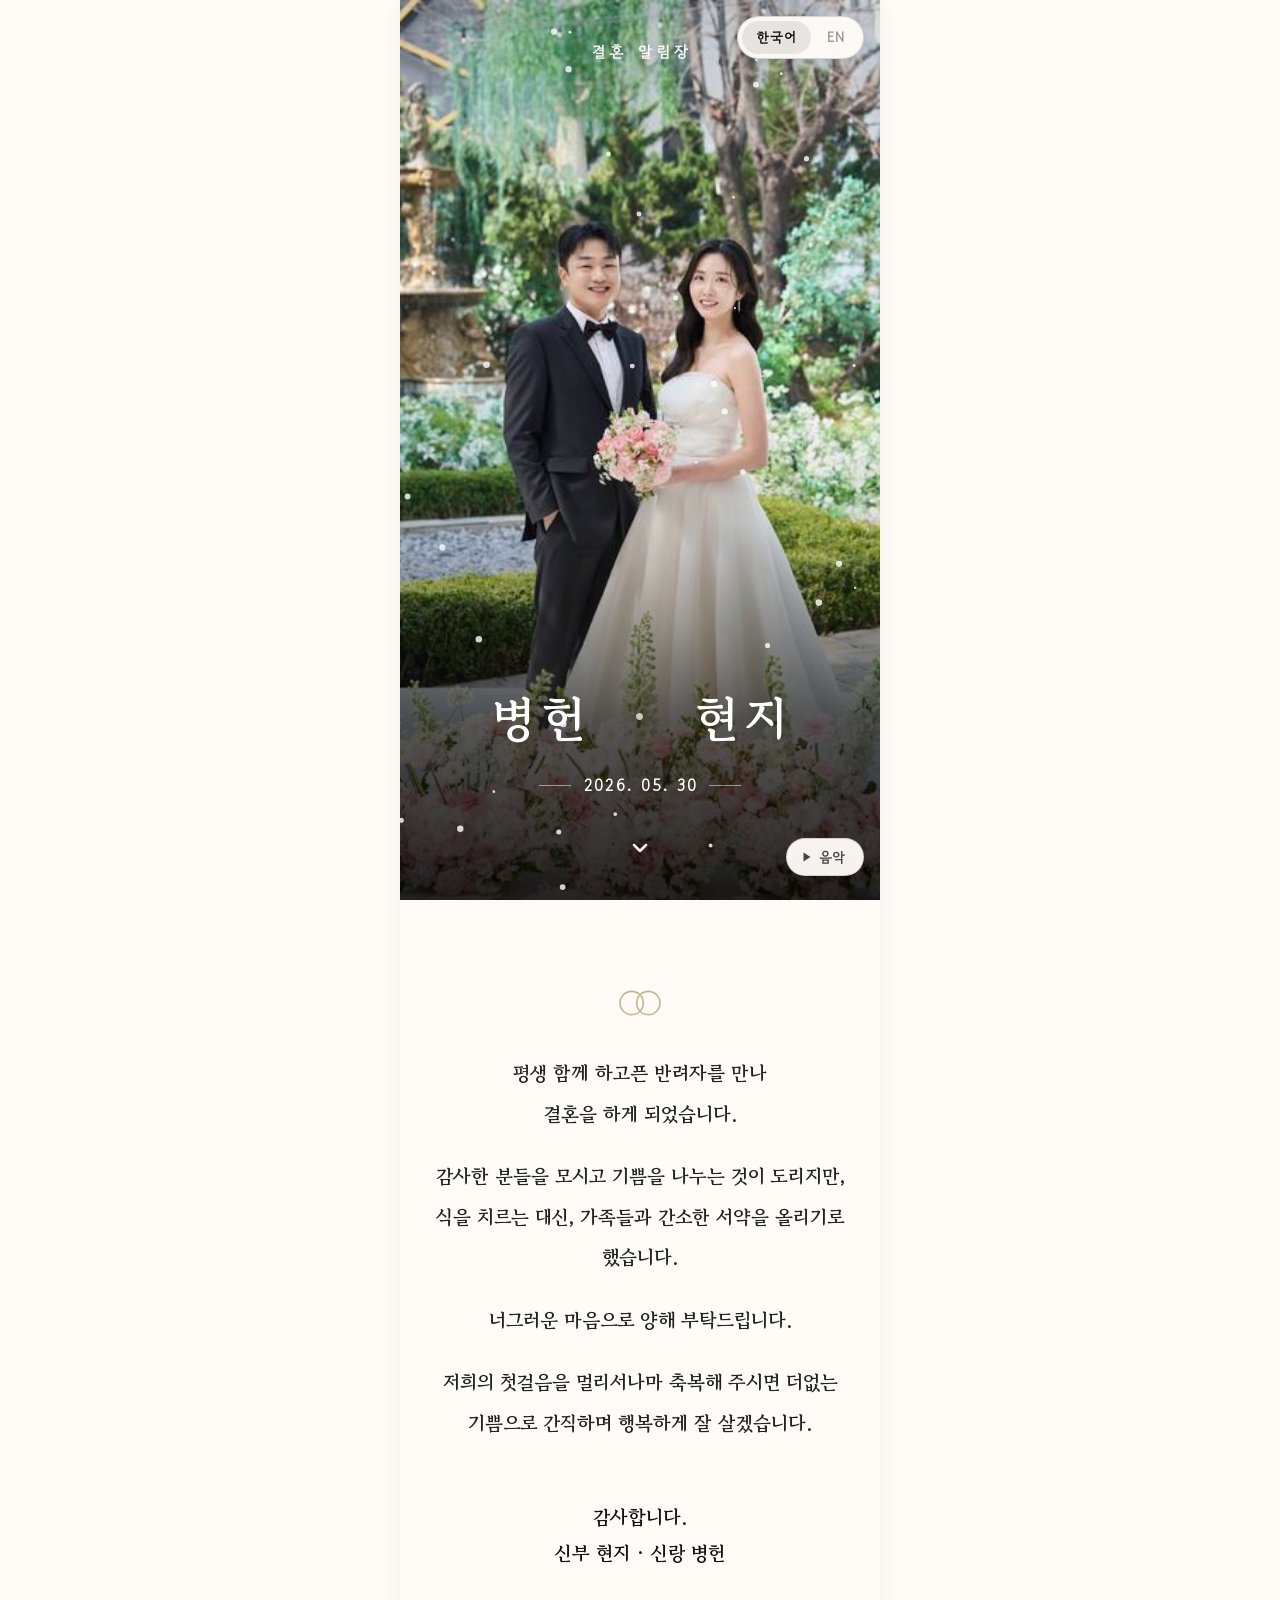
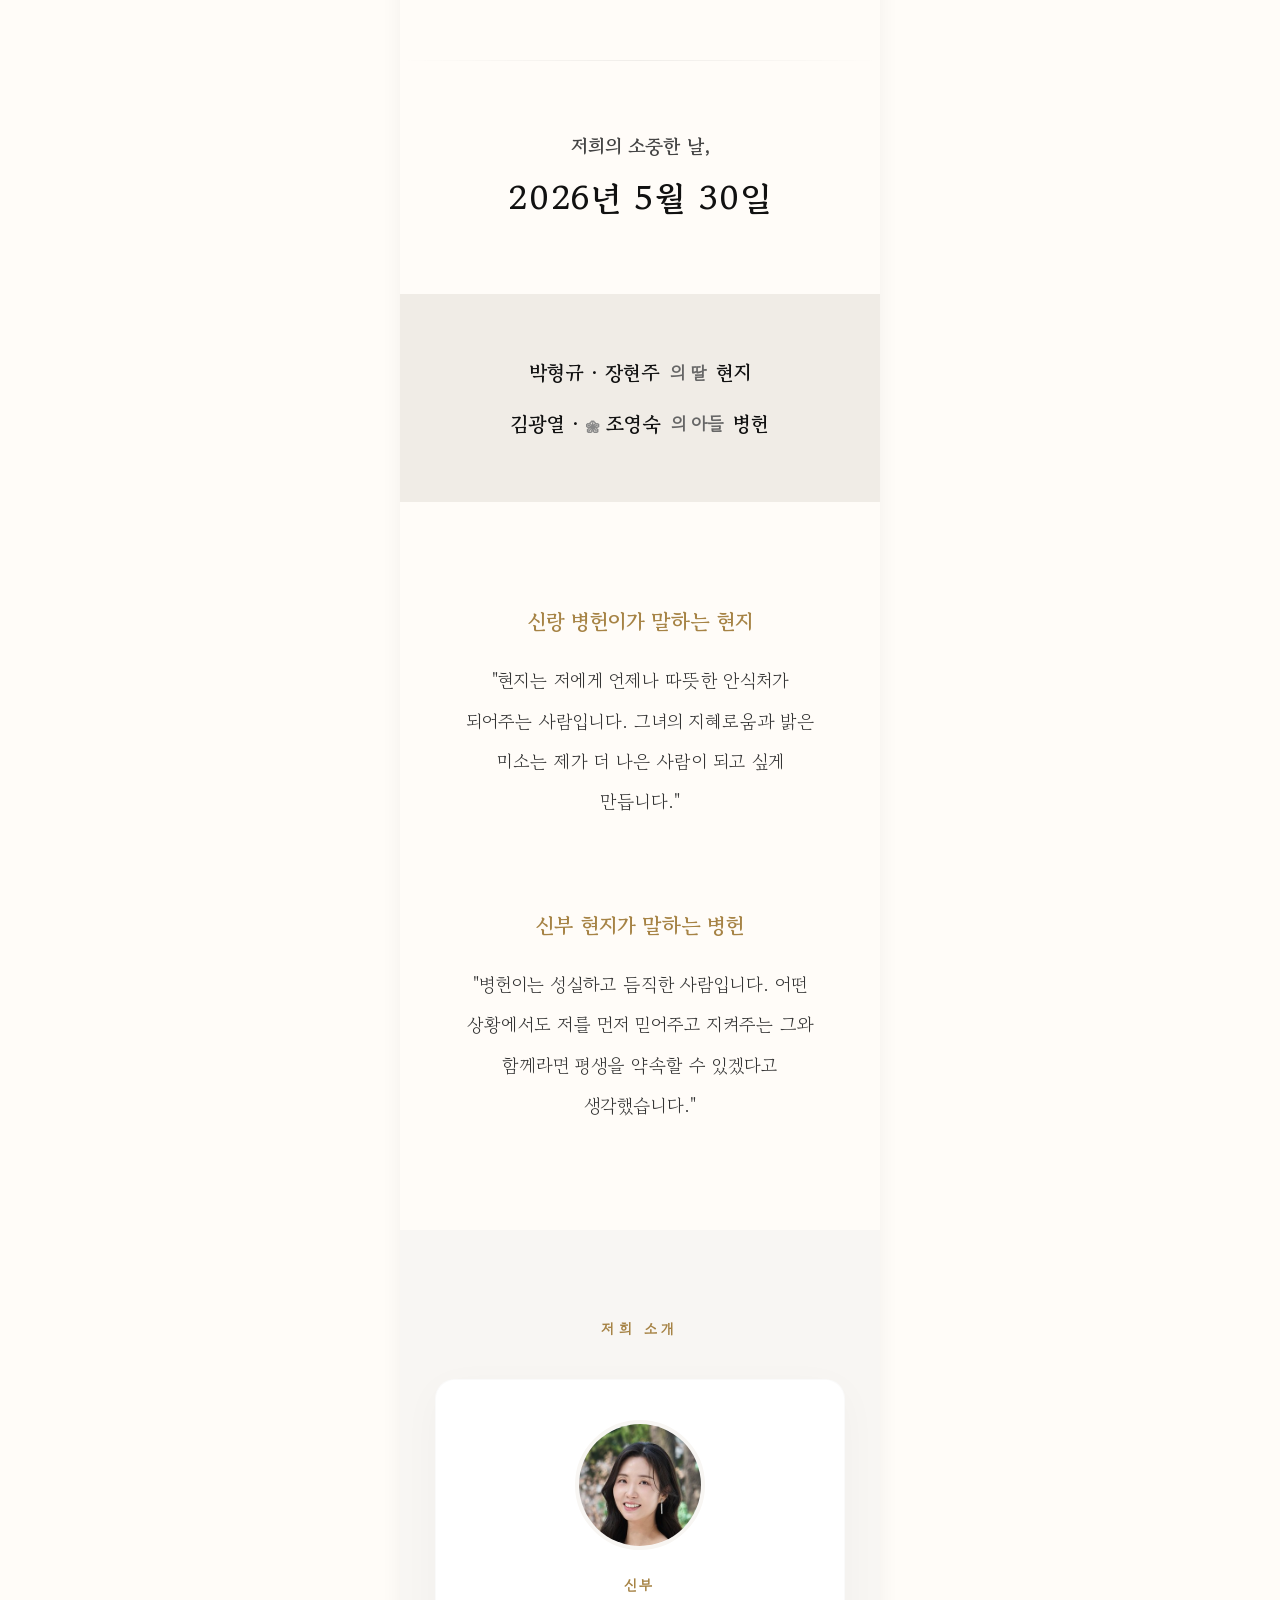
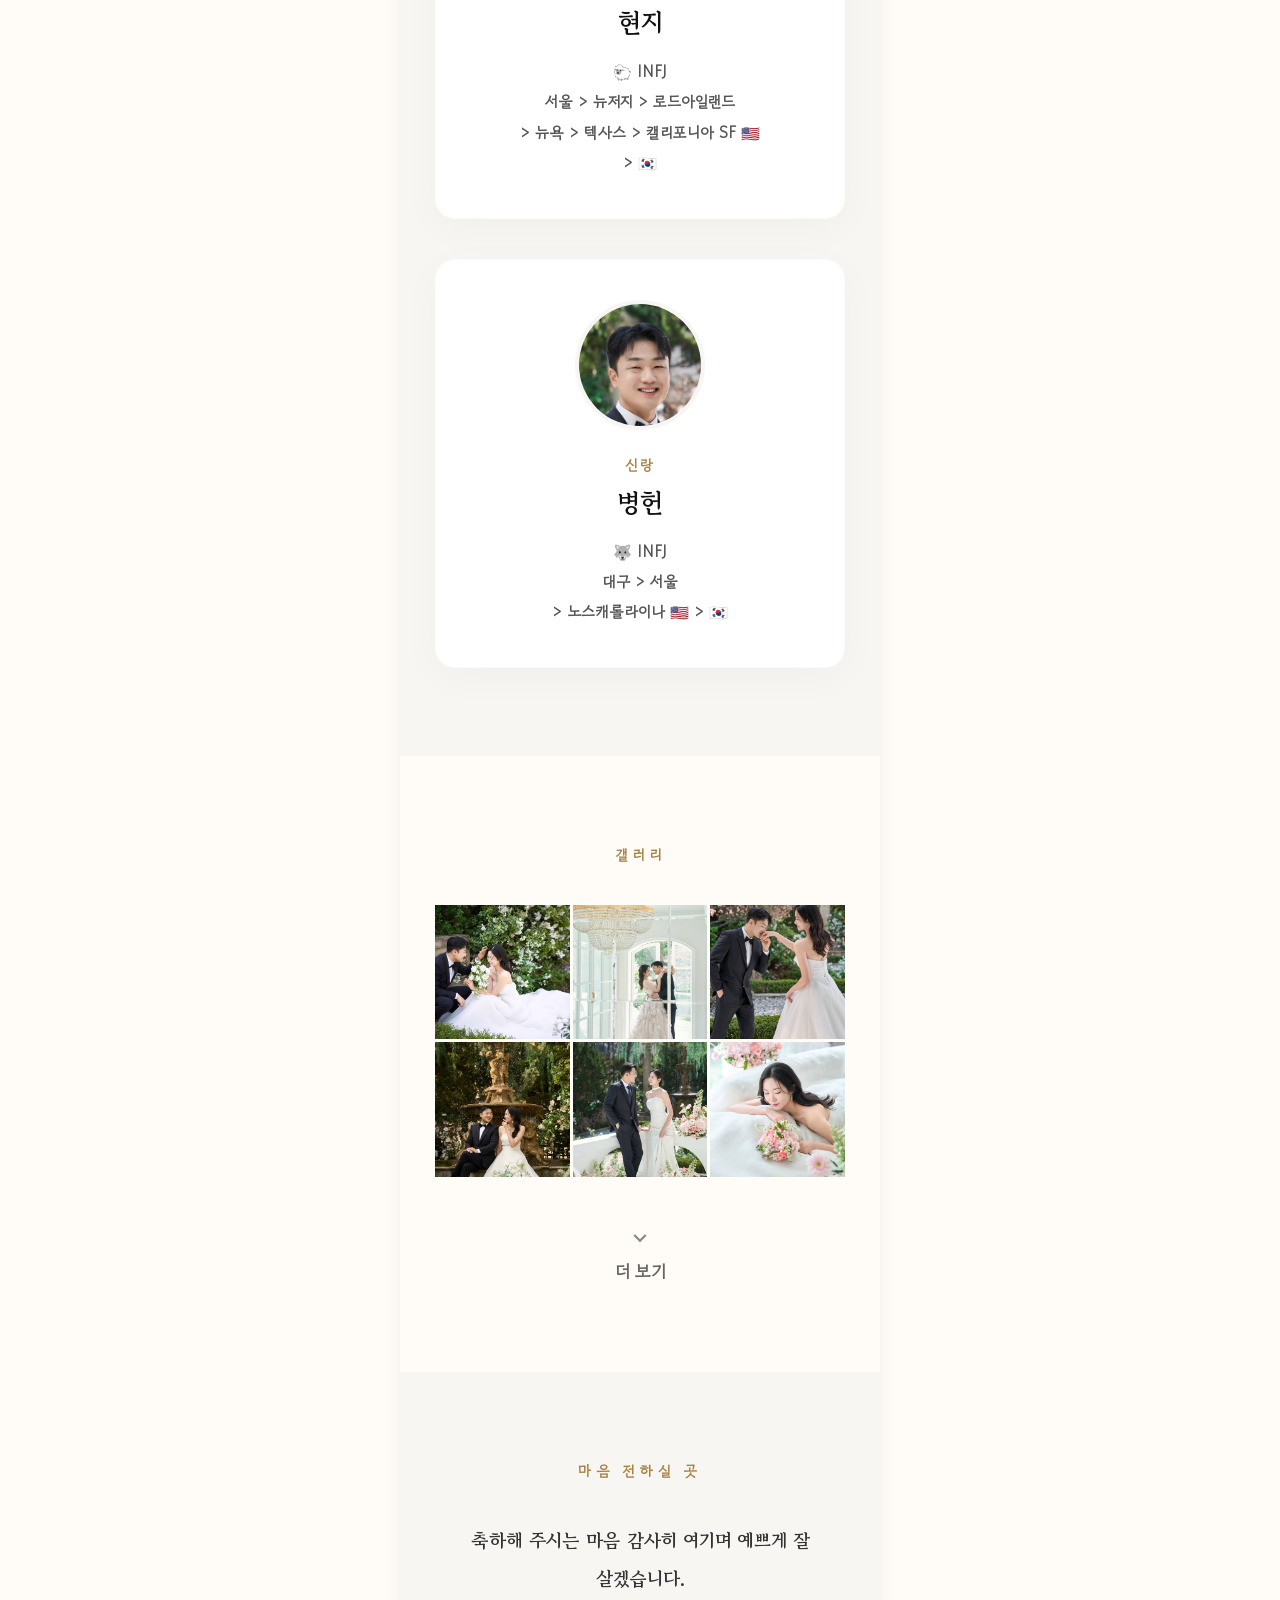
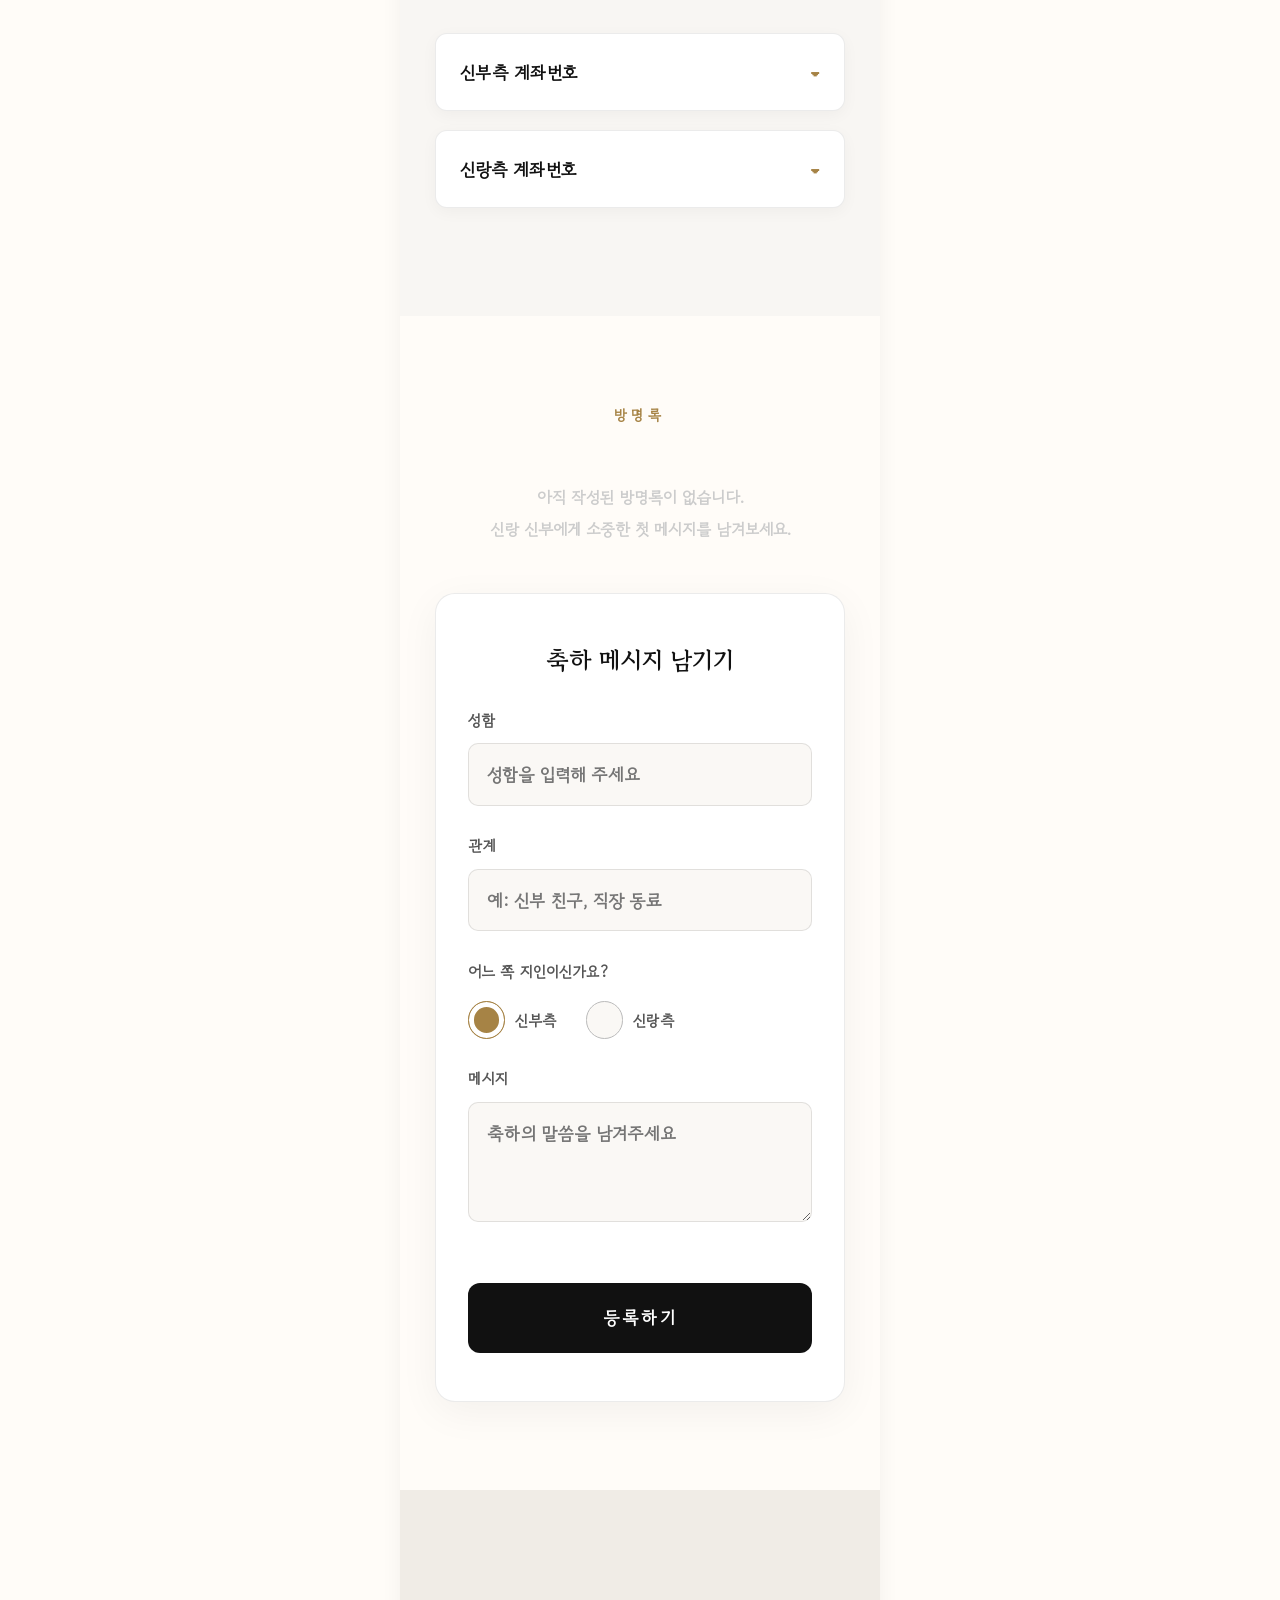
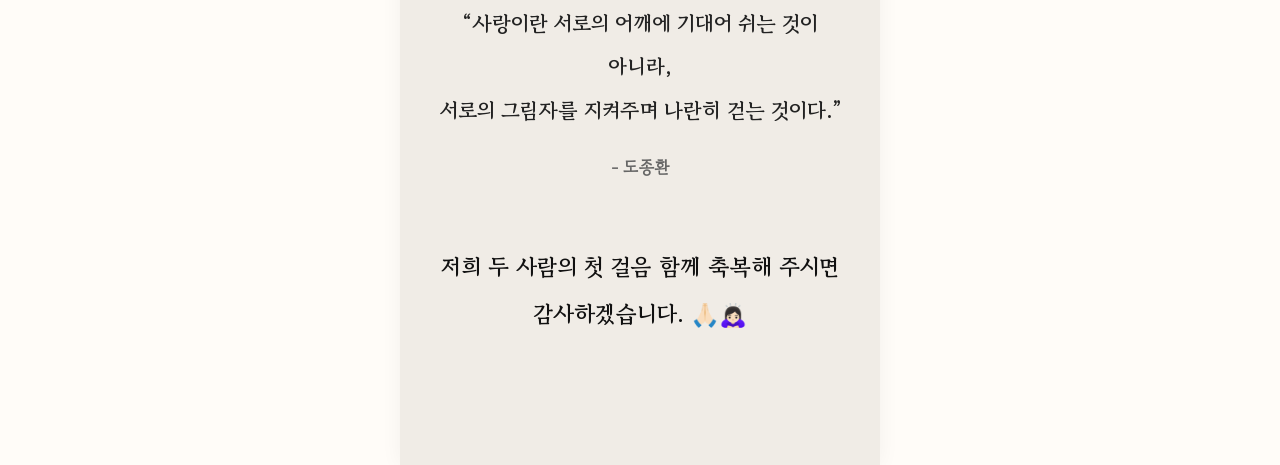
==== index.html @ 614a4966 "analize base code" ====
<!DOCTYPE html>
<html lang="ko">
<head>
<meta charset="UTF-8">
<meta name="viewport" content="width=device-width, initial-scale=1.0, maximum-scale=1.0, user-scalable=no">
<title>김병헌 · 박현지 — 결혼 알림장 💍</title>
<meta name="description" content="평생 함께 하고픈 반려자를 만나 결혼을 하게 되었습니다. 🌹">
<meta name="theme-color" content="#fffcf8">

<!-- ── Open Graph ── -->
<meta property="og:type"        content="website">
<meta property="og:title"       content="Byeongheon &amp; Hyunji — Finding Forever Together">
<meta property="og:description" content="저희 두 사람의 새로운 시작을 축복해 주세요. 화려한 예식 대신 가족들과의 작은 식사 자리로 서약을 대신합니다.">
<meta property="og:image"       content="og_image.jpg">
<meta property="og:image:width"  content="1200">
<meta property="og:image:height" content="630">
<meta property="og:locale"      content="ko_KR">
<meta property="og:locale:alternate" content="en_US">
<meta property="og:site_name"   content="병헌 &amp; 현지 결혼 알림장">

<!-- ── Twitter / X Card ── -->
<meta name="twitter:card"        content="summary_large_image">
<meta name="twitter:title"       content="Byeongheon &amp; Hyunji — Finding Forever Together">
<meta name="twitter:description" content="저희 두 사람의 새로운 시작을 축복해 주세요.">
<meta name="twitter:image"       content="og_image.jpg">

<!-- ── KakaoTalk (reads og: tags — keep title ≤45 chars, desc ≤80 chars) ── -->
<link rel="icon" href="data:image/svg+xml,<svg xmlns='http://www.w3.org/2000/svg' viewBox='0 0 100 100'><text y='.9em' font-size='90'>💍</text></svg>">
<link rel="preconnect" href="https://fonts.googleapis.com">
<link rel="preconnect" href="https://fonts.gstatic.com" crossorigin>
<link href="https://fonts.googleapis.com/css2?family=Gowun+Batang:wght@400;700&family=Gowun+Dodum&family=Lora:ital,wght@0,400;0,500;1,400;1,500&family=Playfair+Display:ital,wght@0,400;0,500;0,600;1,400;1,500&display=swap" rel="stylesheet">
<style>
*,*::before,*::after{box-sizing:border-box;margin:0;padding:0}
html{scroll-behavior:smooth}
body{font-family:'Gowun Dodum',sans-serif;background:#fffcf8;color:#222;-webkit-font-smoothing:antialiased;overflow-x:hidden;max-width:480px;margin:0 auto;position:relative;box-shadow:0 0 20px rgba(0,0,0,.05);word-break:keep-all;}

/* LANGUAGE */
body.is-en .ko{display:none!important}
body.is-ko .en{display:none!important}

/* LANG PILL */
#langPill{position:fixed;top:1rem;right:max(1rem,calc(50vw - 240px + 1rem));z-index:700;display:flex;background:rgba(255,252,248,.96);border:1px solid rgba(0,0,0,.15);backdrop-filter:blur(14px);-webkit-backdrop-filter:blur(14px);border-radius:100px;padding:4px;gap:2px;box-shadow:0 4px 14px rgba(0,0,0,.1);}
.lpBtn{font-family:'Gowun Dodum',sans-serif;font-weight:700;font-size:.85rem;letter-spacing:.05em;color:rgba(0,0,0,.4);background:transparent;border:none;padding:.4rem .9rem;border-radius:100px;cursor:pointer;transition:all .2s;}
.lpBtn.on{background:rgba(0,0,0,.08);color:#111;}

/* MUSIC PILL */
#musicPill{position:fixed;bottom:1.5rem;right:max(1rem,calc(50vw - 240px + 1rem));z-index:700;}
#musicBtn{display:inline-flex;align-items:center;gap:.4rem;background:rgba(255,252,248,.96);border:1px solid rgba(0,0,0,.15);backdrop-filter:blur(14px);-webkit-backdrop-filter:blur(14px);border-radius:100px;padding:.5rem 1.1rem .5rem .9rem;color:#444;font-family:'Gowun Dodum',sans-serif;font-weight:700;font-size:.85rem;cursor:pointer;box-shadow:0 4px 14px rgba(0,0,0,.1);}
#musicBtn.playing{color:#a68345;}
.mbars{display:none;align-items:flex-end;gap:2px;height:12px;margin-left:2px;}
.mbars span{display:block;width:2px;background:#a68345;border-radius:1px;animation:mbar 1s ease-in-out infinite;}
.mbars span:nth-child(1){height:5px}.mbars span:nth-child(2){height:12px;animation-delay:.18s}.mbars span:nth-child(3){height:5px;animation-delay:.36s}
@keyframes mbar{0%,100%{transform:scaleY(1)}50%{transform:scaleY(.3)}}
#musicBtn.playing .mbars{display:inline-flex;}

/* HERO */
#hero{position:relative;width:100%;height:100svh;min-height:600px;overflow:hidden;}
.hero-img{position:absolute;inset:0;width:100%;height:100%;object-fit:cover;object-position:center;display:block;}
.hero-grad{position:absolute;inset:0;background:linear-gradient(to bottom,rgba(0,0,0,.15) 0%,transparent 25%,transparent 40%,rgba(0,0,0,.1) 58%,rgba(0,0,0,.65) 80%,rgba(0,0,0,.85) 100%);}
.hero-top{position:absolute;top:2.5rem;left:0;right:0;text-align:center;z-index:10;animation:fu 1.4s .1s both;}
.hero-eye{font-family:'Gowun Dodum',sans-serif;font-size:.95rem;font-weight:700;letter-spacing:.3em;margin-right:-.3em;color:rgba(255,255,255,.95);}
.hero-bot{position:absolute;bottom:0;left:0;width:100%;display:flex;flex-direction:column;align-items:center;padding-bottom:2.5rem;z-index:10;animation:fu 1.4s .3s both;}
.h-name-ko{font-family:'Gowun Batang',serif;font-weight:700;font-size:clamp(2.3rem,9.5vw,3rem);color:#fff;letter-spacing:.15em;margin-right:-.15em;text-align:center;display:block;}
.h-name-en{font-family:'Playfair Display',serif;font-weight:600;font-style:italic;font-size:clamp(1.9rem,8.5vw,2.6rem);color:#fff;letter-spacing:.05em;margin-right:-.05em;text-align:center;margin-top:.2rem;display:block;}
.h-amp{color:rgba(255,255,255,.7);margin:0 .3em;}
.h-date{display:flex;align-items:center;justify-content:center;gap:.8rem;margin-top:1.4rem;margin-bottom:2.5rem;width:100%;}
.h-dl{width:32px;height:1px;background:rgba(255,255,255,.5);}
.h-dt{font-family:'Gowun Dodum',sans-serif;font-size:.95rem;font-weight:700;letter-spacing:.15em;margin-right:-.15em;color:#fff;}
.scroll-cue{display:flex;flex-direction:column;align-items:center;gap:.4rem;animation:bounce 2s infinite ease-in-out;}
.scroll-icon{width:24px;height:24px;stroke:#fff;stroke-width:2.5;fill:none;}
@keyframes bounce{0%,100%{transform:translateY(0)}50%{transform:translateY(8px)}}
@keyframes fu{from{opacity:0;transform:translateY(12px)}to{opacity:1;transform:translateY(0)}}
#blossom{position:absolute;top:0;left:0;width:100%;height:100%;pointer-events:none;z-index:2;}

/* SECTIONS */
.sec{padding:5.5rem 2.2rem;background:#fffcf8;text-align:center;}
.sec.alt{background:#f8f6f3;}
.slabel{font-family:'Gowun Dodum',sans-serif;font-size:.9rem;font-weight:700;letter-spacing:.3em;color:#a68345;margin-bottom:2.5rem;display:block;}

/* BODY TEXT */
.body-ko{font-family:'Gowun Batang',serif;font-weight:700;font-size:1.2rem;line-height:2.1;color:#222;}
.body-ko+.body-ko{margin-top:1.4rem;}
.body-en{font-family:'Lora',serif;font-weight:500;font-size:1.2rem;line-height:2.0;color:#222;}
.body-en+.body-en{margin-top:1.2rem;}
.sig{margin-top:3.5rem;font-family:'Gowun Batang',serif;font-weight:700;font-size:1.2rem;color:#111;line-height:1.9;}
.rings-orn{display:flex;justify-content:center;margin-bottom:2.2rem;}

/* DATE */
.styled-date-sec{padding:4.5rem 2.2rem;background:#fffcf8;text-align:center;position:relative;}
.styled-date-sec::before{content:'';position:absolute;top:0;left:0;width:100%;height:1px;background:linear-gradient(to right,transparent,rgba(0,0,0,.06),transparent);}
.date-ko-phrase{font-family:'Gowun Batang',serif;font-weight:700;font-size:1.2rem;color:#444;margin-bottom:.8rem;display:block;}
.date-ko-big{font-family:'Gowun Batang',serif;font-weight:700;font-size:2.1rem;color:#111;letter-spacing:.05em;display:block;}
.date-en-phrase{font-family:'Lora',serif;font-style:italic;font-weight:500;font-size:1.2rem;color:#444;margin-bottom:.8rem;display:block;}
.date-en-big{font-family:'Playfair Display',serif;font-style:italic;font-weight:600;font-size:2.2rem;color:#111;display:block;}

/* PARENTS */
.parents-sec{padding:4rem 2.2rem;background:#f0ece6;text-align:center;}
.parent-row{font-family:'Gowun Batang',serif;font-size:1.25rem;color:#111;margin-bottom:1.4rem;display:flex;align-items:center;justify-content:center;gap:.6rem;flex-wrap:wrap;}
.parent-row:last-child{margin-bottom:0;}
.parent-row span.role{color:#666;font-size:1.1rem;font-family:'Gowun Dodum',sans-serif;font-weight:700;}
.parent-row span.name{font-family:'Gowun Batang',serif;font-weight:700;}
.flower-icon{font-size:.85rem;color:#888;vertical-align:middle;}
/* EN parents */
.en-parents-sec{padding:4rem 2.2rem;background:#f0ece6;text-align:center;}
.en-parent-row{font-family:'Lora',serif;font-size:1.2rem;color:#111;margin-bottom:1.2rem;display:flex;align-items:center;justify-content:center;gap:.55rem;flex-wrap:wrap;}
.en-parent-row:last-child{margin-bottom:0;}
.en-parent-row span.role{font-family:'Lora',serif;font-style:italic;font-weight:400;color:#666;font-size:1.1rem;}
.en-parent-row span.name{font-family:'Lora',serif;font-weight:500;}

/* TO EACH OTHER */
.to-each-other-sec{padding:6.5rem 2.2rem;background:#fffcf8;}
.pair-box{margin-bottom:5.5rem;text-align:center;}
.pair-box:last-child{margin-bottom:0;}
.pair-title{font-family:'Gowun Batang',serif;font-weight:700;font-size:1.3rem;color:#a68345;margin-bottom:1.5rem;display:block;}
.is-en .pair-title{font-family:'Playfair Display',serif;font-size:1.45rem;font-style:italic;}
.pair-quote{font-family:'Gowun Batang',serif;font-size:1.15rem;line-height:2.2;color:#333;max-width:90%;margin:0 auto;}
.is-en .pair-quote{font-family:'Lora',serif;font-weight:500;font-size:1.2rem;line-height:2.0;font-style:italic;}

/* ABOUT US — vertical stack */
.about-stack{display:flex;flex-direction:column;gap:2.5rem;margin-top:1rem;}
.about-card{background:#fff;border-radius:20px;padding:2.5rem 1.5rem;text-align:center;box-shadow:0 10px 40px rgba(0,0,0,.03);border:1px solid rgba(0,0,0,.02);}
.about-photo{width:130px;height:130px;border-radius:50%;object-fit:cover;margin:0 auto 1.5rem;display:block;border:4px solid #f8f6f3;}
.about-role{font-family:'Gowun Dodum',sans-serif;font-size:.9rem;font-weight:700;color:#a68345;margin-bottom:.5rem;letter-spacing:.15em;}
.about-name{font-family:'Gowun Batang',serif;font-weight:700;font-size:1.6rem;color:#111;margin-bottom:1rem;}
.is-en .about-name{font-family:'Playfair Display',serif;font-style:italic;font-weight:600;}
.about-detail{font-family:'Gowun Dodum',sans-serif;font-weight:700;font-size:.95rem;line-height:2;color:#555;}
.is-en .about-detail{font-family:'Lora',serif;font-weight:500;font-size:1rem;line-height:1.9;}

/* GALLERY */
.gal-grid{display:grid;grid-template-columns:repeat(3,1fr);gap:3px;}
.gi{cursor:pointer;aspect-ratio:1;background:#e8e0d8;overflow:hidden;}
.gi img{width:100%;height:100%;object-fit:cover;display:block;transition:transform .4s;}
.gi:active img{transform:scale(1.05);}
.gal-more-wrap{padding:3rem 0 0;text-align:center;}
.more-btn{display:inline-flex;align-items:center;gap:.5rem;background:transparent;border:none;font-family:'Gowun Dodum',sans-serif;font-weight:700;font-size:1.1rem;color:#666;cursor:pointer;flex-direction:column;}
.more-btn svg{width:26px;height:26px;fill:#888;transition:transform .3s;}
.more-btn.expanded svg{transform:rotate(180deg);}

/* LIGHTBOX — no pinch zoom */
#lb{display:none;position:fixed;inset:0;z-index:900;background:rgba(0,0,0,.94);justify-content:center;align-items:center;touch-action:none;user-select:none;-webkit-user-select:none;}
#lb.show{display:flex;}
#lb-img{max-width:100vw;max-height:100svh;object-fit:contain;touch-action:none;pointer-events:none;-webkit-user-drag:none;}
#lb-close{position:absolute;top:1.5rem;right:1.5rem;color:#fff;font-size:2.5rem;background:none;border:none;cursor:pointer;width:44px;height:44px;display:flex;align-items:center;justify-content:center;}
#lb-prev,#lb-next{position:absolute;top:50%;transform:translateY(-50%);color:#fff;font-size:3rem;background:none;border:none;cursor:pointer;padding:1rem;}
#lb-prev{left:0;}#lb-next{right:0;}
#lb-ctr{position:absolute;bottom:2.5rem;color:rgba(255,255,255,.7);font-family:'Gowun Dodum',sans-serif;font-weight:700;font-size:1rem;}


/* GIFTS */
.gift-intro{font-family:'Gowun Batang',serif;font-weight:700;font-size:1.15rem;line-height:2.1;color:#333;margin-bottom:2.2rem;}
.en-gift-intro-box{margin-bottom:2.5rem;text-align:center;}
.en-gift-title{font-family:'Playfair Display',serif;font-weight:600;font-size:1.6rem;color:#111;margin-bottom:1.2rem;}
.en-gift-text{font-family:'Lora',serif;font-weight:500;font-size:1.2rem;line-height:1.9;color:#333;}
.accordion{margin-bottom:1.2rem;background:#fff;border:1px solid rgba(0,0,0,.08);border-radius:12px;box-shadow:0 4px 16px rgba(0,0,0,.04);overflow:hidden;}
.acc-head{display:flex;align-items:center;justify-content:space-between;padding:1.5rem;font-family:'Gowun Dodum',sans-serif;font-size:1.1rem;color:#111;font-weight:700;cursor:pointer;user-select:none;}
.acc-chev{transition:transform .3s;font-size:1.2rem;color:#a68345;}
.accordion.open .acc-chev{transform:rotate(180deg);}
.acc-body{display:none;background:#fff;border-top:1px dashed #eee;padding:1.2rem 1.5rem 1.5rem;}
.accordion.open .acc-body{display:block;animation:fadeIn .4s ease;}
@keyframes fadeIn{from{opacity:0;transform:translateY(-4px)}to{opacity:1;transform:translateY(0)}}
@keyframes rvShow{to{opacity:1;transform:translateY(0)}}
.acc-row{display:flex;align-items:center;justify-content:space-between;padding:1rem 0;border-bottom:1px solid rgba(0,0,0,.06);}
.acc-row:last-child{border-bottom:none;padding-bottom:0;}
.acc-row-info{flex:1;}
.acc-bank{font-family:'Gowun Dodum',sans-serif;font-size:.9rem;font-weight:700;color:#888;display:block;margin-bottom:.3rem;}
.acc-number{font-family:'Gowun Dodum',sans-serif;font-size:1.15rem;font-weight:700;color:#111;margin-right:.5rem;}
.acc-name{font-family:'Gowun Dodum',sans-serif;font-size:1.05rem;font-weight:700;color:#555;}
.venmo-box{background:#fff;border:1px solid rgba(0,0,0,.08);border-radius:12px;padding:2.5rem 1.5rem;text-align:center;box-shadow:0 4px 16px rgba(0,0,0,.04);}
.venmo-id{font-family:'Lora',serif;font-size:1.4rem;font-weight:600;color:#a68345;margin-bottom:1.8rem;letter-spacing:.05em;}
.crypto-note{font-family:'Lora',serif;font-style:italic;font-size:1.05rem;color:#777;line-height:1.7;border-top:1px solid rgba(0,0,0,.07);padding-top:1.5rem;margin-top:1.2rem;}
.cbtn{background:#f5f0eb;color:#4a4136;border:none;padding:.7rem 1.2rem;font-family:'Gowun Dodum',sans-serif;font-size:.9rem;font-weight:700;border-radius:100px;cursor:pointer;transition:all .2s;white-space:nowrap;}
.cbtn:hover{background:#a68345;color:#fff;}
.cbtn.done{background:#4a7a58;color:#fff;}

/* GUESTBOOK */
.wwall{display:flex;flex-direction:column;gap:12px;margin-bottom:1.5rem;}
.wcard{background:#fff;border:1px solid rgba(0,0,0,.07);border-radius:12px;padding:1.4rem 1.6rem;text-align:left;}
.wcard-hdr{display:flex;align-items:center;justify-content:space-between;margin-bottom:.6rem;}
.wcard-name{font-family:'Gowun Batang',serif;font-weight:700;font-size:1.1rem;color:#111;}
.is-en .wcard-name{font-family:'Lora',serif;font-weight:600;}
.wcard-rel{font-family:'Gowun Dodum',sans-serif;font-size:.82rem;font-weight:700;color:#bbb;margin-left:.4rem;}
.wcard-side{font-size:.8rem;font-family:'Gowun Dodum',sans-serif;font-weight:700;padding:.22rem .7rem;border-radius:100px;border:1px solid;}
.w-bride{color:#a68345;border-color:rgba(166,131,69,.35);background:rgba(166,131,69,.07);}
.w-groom{color:#6a8fa0;border-color:rgba(106,143,160,.35);background:rgba(106,143,160,.07);}
.wtext{font-family:'Gowun Batang',serif;font-weight:700;font-size:1.05rem;line-height:1.95;color:#333;}
.is-en .wtext{font-family:'Lora',serif;font-weight:500;font-size:1.1rem;}
.msg-empty{text-align:center;padding:1rem 0 1.5rem;}
.msg-empty p{font-family:'Gowun Dodum',sans-serif;font-weight:700;font-size:1rem;color:#ccc;line-height:2;}
.is-en .msg-empty p{font-family:'Lora',serif;font-size:1.05rem;font-weight:400;}
.wform{margin-top:0;background:#fff;border:1px solid rgba(0,0,0,.08);border-radius:20px;padding:3rem 2rem;text-align:left;box-shadow:0 10px 40px rgba(0,0,0,.05);}
.wform-title{font-family:'Gowun Batang',serif;font-weight:700;font-size:1.5rem;color:#111;margin-bottom:2rem;text-align:center;}
.is-en .wform-title{font-family:'Playfair Display',serif;font-style:italic;font-weight:600;font-size:1.6rem;}
.ff{display:flex;flex-direction:column;gap:.8rem;margin-bottom:1.8rem;}
.ff label{font-family:'Gowun Dodum',sans-serif;font-size:.95rem;font-weight:700;color:#555;}
.is-en .ff label{font-family:'Lora',serif;font-size:1.05rem;font-weight:500;}
.ff input,.ff textarea{background:#faf8f5;border:1px solid rgba(0,0,0,.1);border-radius:10px;padding:1.1rem;font-family:'Gowun Dodum',sans-serif;font-size:1.1rem;font-weight:700;color:#111;outline:none;width:100%;transition:border-color .2s;}
.ff textarea{resize:vertical;min-height:120px;}
.ff input:focus,.ff textarea:focus{border-color:#a68345;background:#fff;}
.is-en .ff input,.is-en .ff textarea{font-family:'Lora',serif;font-weight:500;}
.radio-group{display:flex;gap:1.8rem;margin-top:.4rem;}
.radio-label{display:flex;align-items:center;gap:.6rem;font-family:'Gowun Dodum',sans-serif;font-size:1.1rem;font-weight:700;cursor:pointer;}
.is-en .radio-label{font-family:'Lora',serif;font-weight:500;font-size:1.15rem;}
.radio-label input[type=radio]{appearance:none;width:24px;height:24px;border:1.5px solid #bbb;border-radius:50%;outline:none;transition:.2s;flex-shrink:0;}
.radio-label input[type=radio]:checked{border-color:#a68345;background-color:#a68345;box-shadow:inset 0 0 0 5px #fff;}
.sbtn{width:100%;margin-top:2rem;background:#111;color:#fff;border:none;padding:1.4rem;font-family:'Gowun Dodum',sans-serif;font-size:1.1rem;font-weight:700;border-radius:12px;cursor:pointer;letter-spacing:.1em;transition:background .2s;}
.is-en .sbtn{font-family:'Lora',serif;font-size:1.15rem;font-weight:600;text-transform:uppercase;letter-spacing:.05em;}
.sbtn:hover{background:#a68345;}

/* FOOTER */
.footer-quote{padding:7rem 2.2rem 8rem;background:#f0ece6;text-align:center;}
.fq-text{font-family:'Gowun Batang',serif;font-weight:700;font-size:1.3rem;line-height:2.1;color:#222;}
.is-en .fq-text{font-family:'Lora',serif;font-style:italic;font-weight:500;font-size:1.35rem;line-height:1.95;}
.fq-author{font-family:'Gowun Dodum',sans-serif;font-weight:700;font-size:1.05rem;color:#666;margin-top:1.4rem;}
.is-en .fq-author{font-family:'Lora',serif;font-weight:400;font-size:1.1rem;}
.fq-msg{font-family:'Gowun Batang',serif;font-weight:700;font-size:1.4rem;line-height:2.1;color:#111;margin-top:4rem;}
.is-en .fq-msg{font-family:'Lora',serif;font-weight:500;font-size:1.3rem;line-height:1.9;}

/* REVEAL */
.rv{opacity:0;transform:translateY(16px);transition:opacity .7s ease,transform .7s ease;animation:rvShow 0s 1.2s forwards;}
.rv.in{opacity:1;transform:translateY(0);}
.rv1{transition-delay:.1s;}.rv2{transition-delay:.2s;}

/* TOAST */
#toast{position:fixed;bottom:2.5rem;left:50%;transform:translateX(-50%) translateY(50px);background:rgba(17,17,17,.96);color:#fff;padding:1rem 2.2rem;border-radius:100px;font-family:'Gowun Dodum',sans-serif;font-weight:700;font-size:1rem;opacity:0;transition:all .3s ease;z-index:999;white-space:nowrap;box-shadow:0 4px 20px rgba(0,0,0,.25);}
.is-en #toast{font-family:'Lora',serif;}
#toast.show{transform:translateX(-50%) translateY(0);opacity:1;}

/* ── INTRO POPUP OVERLAY ── */
#introOverlay {
  position: fixed;
  inset: 0;
  z-index: 2000;
  display: flex;
  align-items: center;
  justify-content: center;
  overflow: hidden;
  cursor: pointer;
}
#introOverlay::before {
  content: '';
  position: absolute;
  inset: 0;
  background-image: var(--popup-bg);
  background-size: cover;
  background-position: center 20%;
  transform: scale(1.04);
  transition: transform 8s ease;
  z-index: 0;
}
#introOverlay.loaded::before {
  transform: scale(1);
}
#introOverlay::after {
  content: '';
  position: absolute;
  inset: 0;
  background: linear-gradient(
    160deg,
    rgba(10, 8, 6, 0.52) 0%,
    rgba(20, 14, 10, 0.62) 45%,
    rgba(15, 10, 8, 0.72) 100%
  );
  z-index: 1;
}
#introContent {
  position: relative;
  z-index: 2;
  text-align: center;
  padding: 2rem 2.2rem;
  max-width: 400px;
  width: 100%;
  display: flex;
  flex-direction: column;
  align-items: center;
}
.popup-main {
  opacity: 0;
  transition: opacity 0.6s ease 0.2s;
  min-height: 2.5em;
}
#introOverlay.loaded .popup-main {
  opacity: 1;
}
.popup-title-ko {
  font-family: 'Gowun Batang', serif;
  font-weight: 400;
  font-size: clamp(1.5rem, 6vw, 2rem);
  color: rgba(255, 255, 255, 0.88);
  letter-spacing: 0.25em;
  margin-right: -0.25em;
  line-height: 1.4;
  display: block;
}
.popup-title-en {
  font-family: 'Lora', serif;
  font-weight: 400;
  font-style: italic;
  font-size: clamp(1.25rem, 5.5vw, 1.7rem);
  color: rgba(255, 255, 255, 0.78);
  letter-spacing: 0.06em;
  line-height: 1.5;
  display: block;
}
#introOverlay.closing {
  opacity: 0;
  transition: opacity 0.9s ease;
  pointer-events: none;
}

</style>
</head>
<body class="is-ko" style="overflow:hidden">

<!-- ═══ INTRO POPUP OVERLAY ═══ -->
<div id="introOverlay" onclick="closeIntro()" role="dialog" aria-modal="true">
  <div id="introContent">
    <div class="popup-main">
      <span class="popup-title-ko ko">저희 결혼합니다</span>
      <span class="popup-title-en en">We Are Getting Married</span>
    </div>
  </div>
</div>
</div>


<!-- LANG PILL -->
<div id="langPill">
  <button class="lpBtn on" id="bKo" onclick="setLang('ko')">한국어</button>
  <button class="lpBtn" id="bEn" onclick="setLang('en')">EN</button>
</div>

<!-- MUSIC -->
<audio id="bgMusic" loop preload="none">
  <source src="https://cdn.pixabay.com/audio/2024/04/18/audio_a44c7cfb2f.mp3" type="audio/mpeg">
</audio>
<div id="musicPill">
  <button id="musicBtn" onclick="toggleMusic()">
    <svg id="iPlay" width="12" height="12" viewBox="0 0 24 24" fill="currentColor"><polygon points="5,3 19,12 5,21"/></svg>
    <svg id="iPause" width="12" height="12" viewBox="0 0 24 24" fill="currentColor" style="display:none"><rect x="6" y="4" width="4" height="16"/><rect x="14" y="4" width="4" height="16"/></svg>
    <span class="ko">음악</span><span class="en">Music</span>
    <span class="mbars"><span></span><span></span><span></span></span>
  </button>
</div>

<!-- LIGHTBOX -->
<div id="lb" onclick="if(event.target.id==='lb')closeLB()">
  <button id="lb-close" onclick="closeLB()">&#x2715;</button>
  <button id="lb-prev" onclick="lbNav(-1)">&#8249;</button>
  <img id="lb-img" src="" alt="" ontouchstart="lbTS(event)" ontouchend="lbTE(event)">
  <button id="lb-next" onclick="lbNav(1)">&#8250;</button>
  <div id="lb-ctr"></div>
</div>

<!-- ═══ HERO ═══ -->
<section id="hero">
  <img class="hero-img" src="[data-uri]" alt="">
  <canvas id="blossom"></canvas>
  <div class="hero-grad"></div>
  <div class="hero-top">
    <div class="hero-eye ko">결혼 알림장</div>
    <div class="hero-eye en">Wedding Announcement</div>
  </div>
  <div class="hero-bot">
    <div>
      <span class="h-name-ko ko">병헌 <span class="h-amp">&#183;</span> 현지</span>
      <span class="h-name-en en">Ben <span class="h-amp">&amp;</span> Hannah</span>
    </div>
    <div class="h-date">
      <div class="h-dl"></div>
      <span class="h-dt ko">2026. 05. 30</span>
      <span class="h-dt en">May 30, 2026</span>
      <div class="h-dl"></div>
    </div>
    <div class="scroll-cue">
      <svg class="scroll-icon" viewBox="0 0 24 24"><polyline points="6 9 12 15 18 9" stroke="white" stroke-width="2.5" stroke-linecap="round" stroke-linejoin="round"/></svg>
    </div>
  </div>
</section>

<!-- ═══ MESSAGE ═══ -->
<section class="sec rv">
  <div class="rings-orn">
    <svg width="50" height="30" viewBox="0 0 60 36" fill="none" style="opacity:.6">
      <circle cx="20" cy="18" r="14" stroke="#a68345" stroke-width="2"/>
      <circle cx="40" cy="18" r="14" stroke="#a68345" stroke-width="2"/>
    </svg>
  </div>
  <div class="ko">
    <p class="body-ko">평생 함께 하고픈 반려자를 만나<br>결혼을 하게 되었습니다.</p>
    <p class="body-ko">감사한 분들을 모시고 기쁨을 나누는 것이 도리지만,<br>식을 치르는 대신, 가족들과 간소한 서약을 올리기로 했습니다.</p>
    <p class="body-ko">너그러운 마음으로 양해 부탁드립니다.</p>
    <p class="body-ko">저희의 첫걸음을 멀리서나마 축복해 주시면 더없는 기쁨으로 간직하며 행복하게 잘 살겠습니다.</p>
    <div class="sig">감사합니다.<br>신부 현지 · 신랑 병헌</div>
  </div>
  <div class="en">
    <p class="body-en" style="margin-bottom:1.4rem;">Dear Everyone,</p>
    <p class="body-en">We are so happy to have found our lifelong partners in one another.</p>
    <p class="body-en">In lieu of a traditional wedding, we are celebrating our union with a simple family gathering. We ask for your kind blessings as we begin this new chapter.</p>
    <p class="body-en">Thank you for being a part of our lives and for your warm support from afar.</p>
    <div class="sig">Sincerely, Hannah &amp; Ben</div>
  </div>
</section>

<!-- ═══ DATE ═══ -->
<section class="styled-date-sec rv">
  <div class="ko">
    <span class="date-ko-phrase">저희의 소중한 날,</span>
    <span class="date-ko-big">2026년 5월 30일</span>
  </div>
  <div class="en">
    <span class="date-en-phrase">Our precious day,</span>
    <span class="date-en-big">May 30, 2026</span>
  </div>
</section>

<!-- ═══ PARENTS ═══ -->
<section class="parents-sec rv ko">
  <div class="parent-row">
    <span class="name">박형규 · 장현주</span>
    <span class="role">의 딸</span>
    <span class="name">현지</span>
  </div>
  <div class="parent-row">
    <span class="name">김광열 · <span class="flower-icon">❀</span> 조영숙</span>
    <span class="role">의 아들</span>
    <span class="name">병헌</span>
  </div>
</section>


<!-- ═══ TO EACH OTHER ═══ -->
<section class="to-each-other-sec rv">
  <div class="pair-box">
    <span class="pair-title ko">신랑 병헌이가 말하는 현지</span>
    <span class="pair-title en">How Ben sees Hannah</span>
    <p class="pair-quote ko">"현지는 저에게 언제나 따뜻한 안식처가 되어주는 사람입니다. 그녀의 지혜로움과 밝은 미소는 제가 더 나은 사람이 되고 싶게 만듭니다."</p>
    <p class="pair-quote en">"Hannah is my peaceful sanctuary. Her wisdom and radiant smile constantly inspire me to become a better person every day."</p>
  </div>
  <div class="pair-box">
    <span class="pair-title ko">신부 현지가 말하는 병헌</span>
    <span class="pair-title en">How Hannah sees Ben</span>
    <p class="pair-quote ko">"병헌이는 성실하고 듬직한 사람입니다. 어떤 상황에서도 저를 먼저 믿어주고 지켜주는 그와 함께라면 평생을 약속할 수 있겠다고 생각했습니다."</p>
    <p class="pair-quote en">"Ben is the most reliable and sincere person I know. His unwavering trust and protection made me realize he is the one."</p>
  </div>
</section>

<!-- ═══ ABOUT US ═══ -->
<section class="sec alt rv">
  <span class="slabel ko">저희 소개</span>
  <span class="slabel en">ABOUT US</span>
  <div class="about-stack">
    <div class="about-card rv rv1">
      <img class="about-photo" src="[data-uri]" alt="">
      <div class="about-role ko">신부</div>
      <div class="about-role en">Bride</div>
      <div class="about-name ko">현지</div>
      <div class="about-name en">Hannah</div>
      <div class="about-detail ko">&#128017; INFJ<br>서울 &gt; 뉴저지 &gt; 로드아일랜드<br>&gt; 뉴욕 &gt; 텍사스 &gt; 캘리포니아 SF &#127482;&#127480;<br>&gt; &#127472;&#127479;</div>
      <div class="about-detail en">&#128017; INFJ<br>Seoul &gt; NJ &gt; RI &gt; NYC &gt; TX<br>&gt; SF, CA &#127482;&#127480; &gt; &#127472;&#127479;</div>
    </div>
    <div class="about-card rv rv2">
      <img class="about-photo" src="[data-uri]" alt="">
      <div class="about-role ko">신랑</div>
      <div class="about-role en">Groom</div>
      <div class="about-name ko">병헌</div>
      <div class="about-name en">Ben</div>
      <div class="about-detail ko">&#128058; INFJ<br>대구 &gt; 서울<br>&gt; 노스캐롤라이나 &#127482;&#127480; &gt; &#127472;&#127479;</div>
      <div class="about-detail en">&#128058; INFJ<br>Daegu &gt; Seoul<br>&gt; NC &#127482;&#127480; &gt; &#127472;&#127479;</div>
    </div>
  </div>
</section>

<!-- ═══ GALLERY ═══ -->
<section id="gallery" class="sec">
  <div class="gal-hdr rv">
    <span class="slabel ko">갤러리</span>
    <span class="slabel en">GALLERY</span>
  </div>
  <div class="gal-grid rv rv1" id="gal-container">
    <div class="gi" data-idx="0"><img src="[data-uri]" alt="" loading="lazy"></div>
    <div class="gi" data-idx="1"><img src="[data-uri]" alt="" loading="lazy"></div>
    <div class="gi" data-idx="2"><img src="[data-uri]" alt="" loading="lazy"></div>
    <div class="gi" data-idx="3"><img src="[data-uri]" alt="" loading="lazy"></div>
    <div class="gi" data-idx="4"><img src="[data-uri]" alt="" loading="lazy"></div>
    <div class="gi" data-idx="5"><img src="[data-uri]" alt="" loading="lazy"></div>
    <div class="gi hidden-gi" style="display:none" data-idx="6"><img src="[data-uri]" alt="" loading="lazy"></div>
    <div class="gi hidden-gi" style="display:none" data-idx="7"><img src="[data-uri]" alt="" loading="lazy"></div>
    <div class="gi hidden-gi" style="display:none" data-idx="8"><img src="[data-uri]" alt="" loading="lazy"></div>
    <div class="gi hidden-gi" style="display:none" data-idx="9"><img src="[data-uri]" alt="" loading="lazy"></div>
    <div class="gi hidden-gi" style="display:none" data-idx="10"><img src="[data-uri]" alt="" loading="lazy"></div>
    <div class="gi hidden-gi" style="display:none" data-idx="11"><img src="[data-uri]" alt="" loading="lazy"></div>
    <div class="gi hidden-gi" style="display:none" data-idx="12"><img src="[data-uri]" alt="" loading="lazy"></div>
    <div class="gi hidden-gi" style="display:none" data-idx="13"><img src="[data-uri]" alt="" loading="lazy"></div>
    <div class="gi hidden-gi" style="display:none" data-idx="14"><img src="[data-uri]" alt="" loading="lazy"></div>
    <div class="gi hidden-gi" style="display:none" data-idx="15"><img src="[data-uri]" alt="" loading="lazy"></div>
    <div class="gi hidden-gi" style="display:none" data-idx="16"><img src="[data-uri]" alt="" loading="lazy"></div>
    <div class="gi hidden-gi" style="display:none" data-idx="17"><img src="[data-uri]" alt="" loading="lazy"></div>
    <div class="gi hidden-gi" style="display:none" data-idx="18"><img src="[data-uri]" alt="" loading="lazy"></div>
    <div class="gi hidden-gi" style="display:none" data-idx="19"><img src="[data-uri]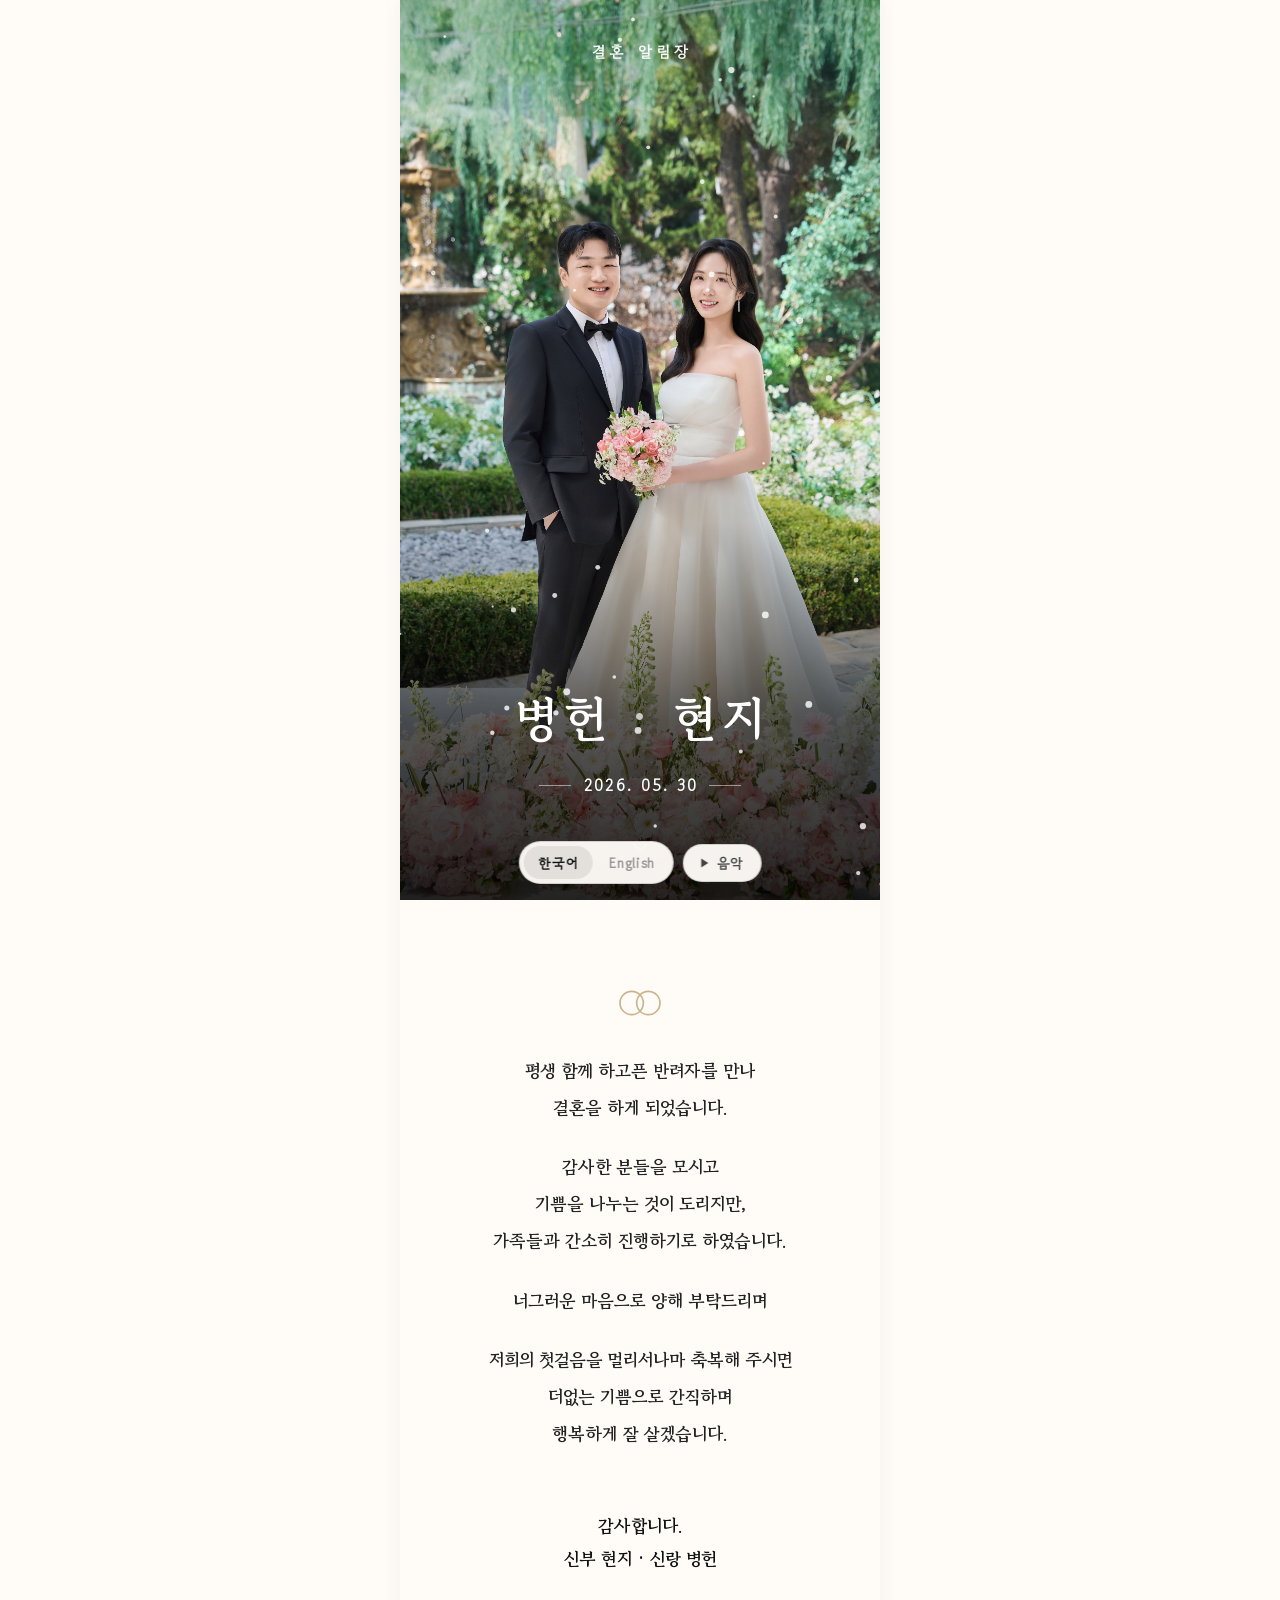
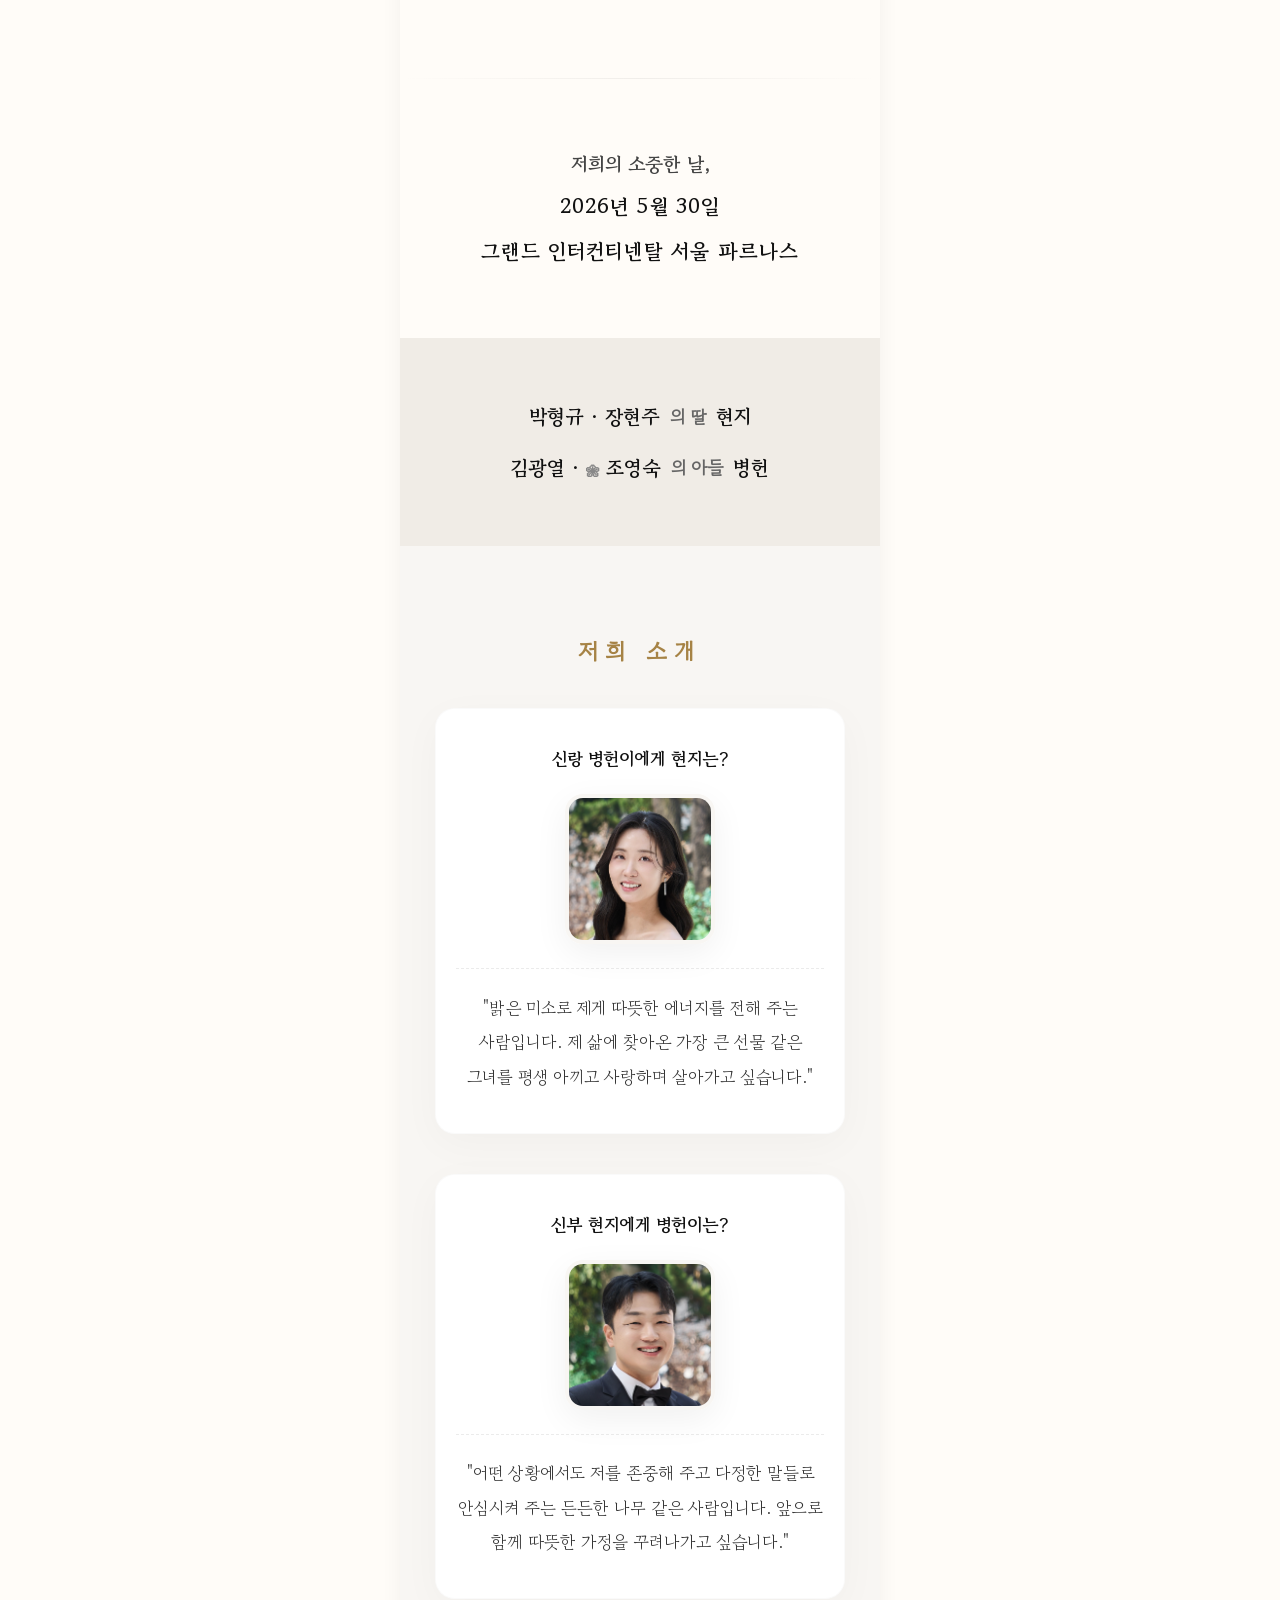
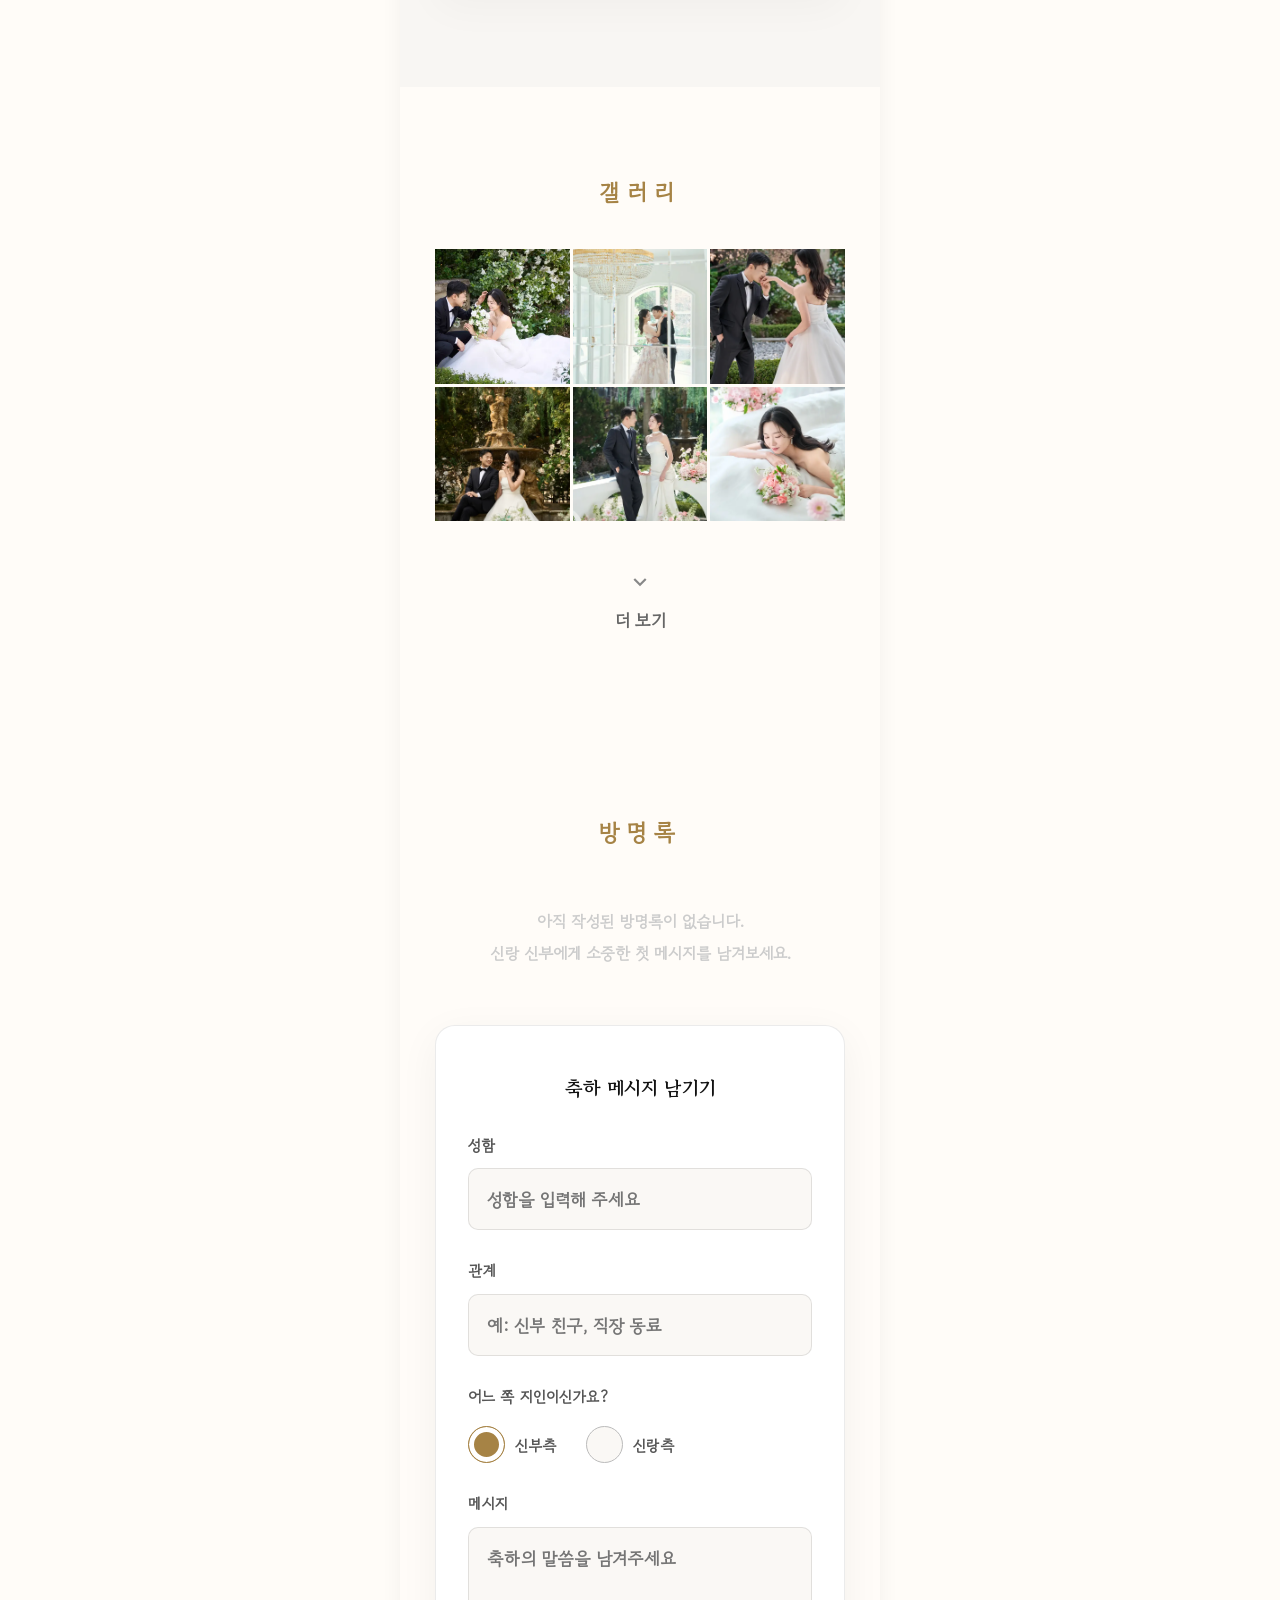
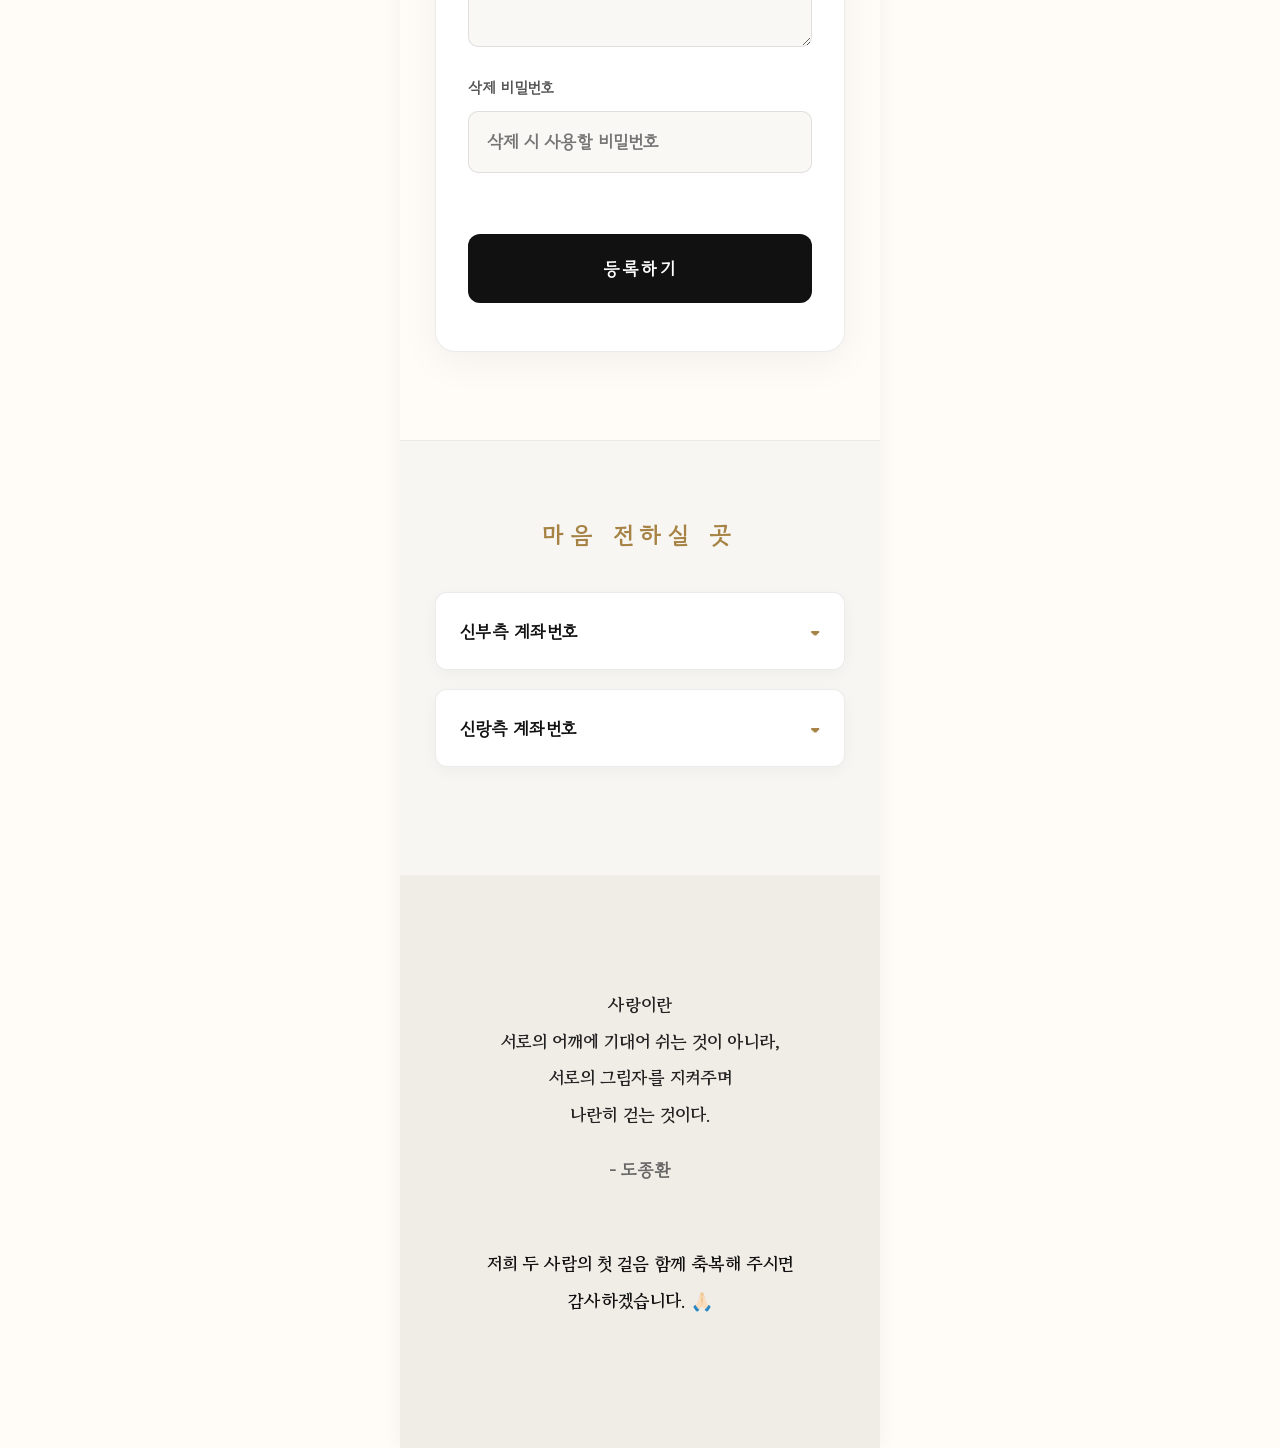
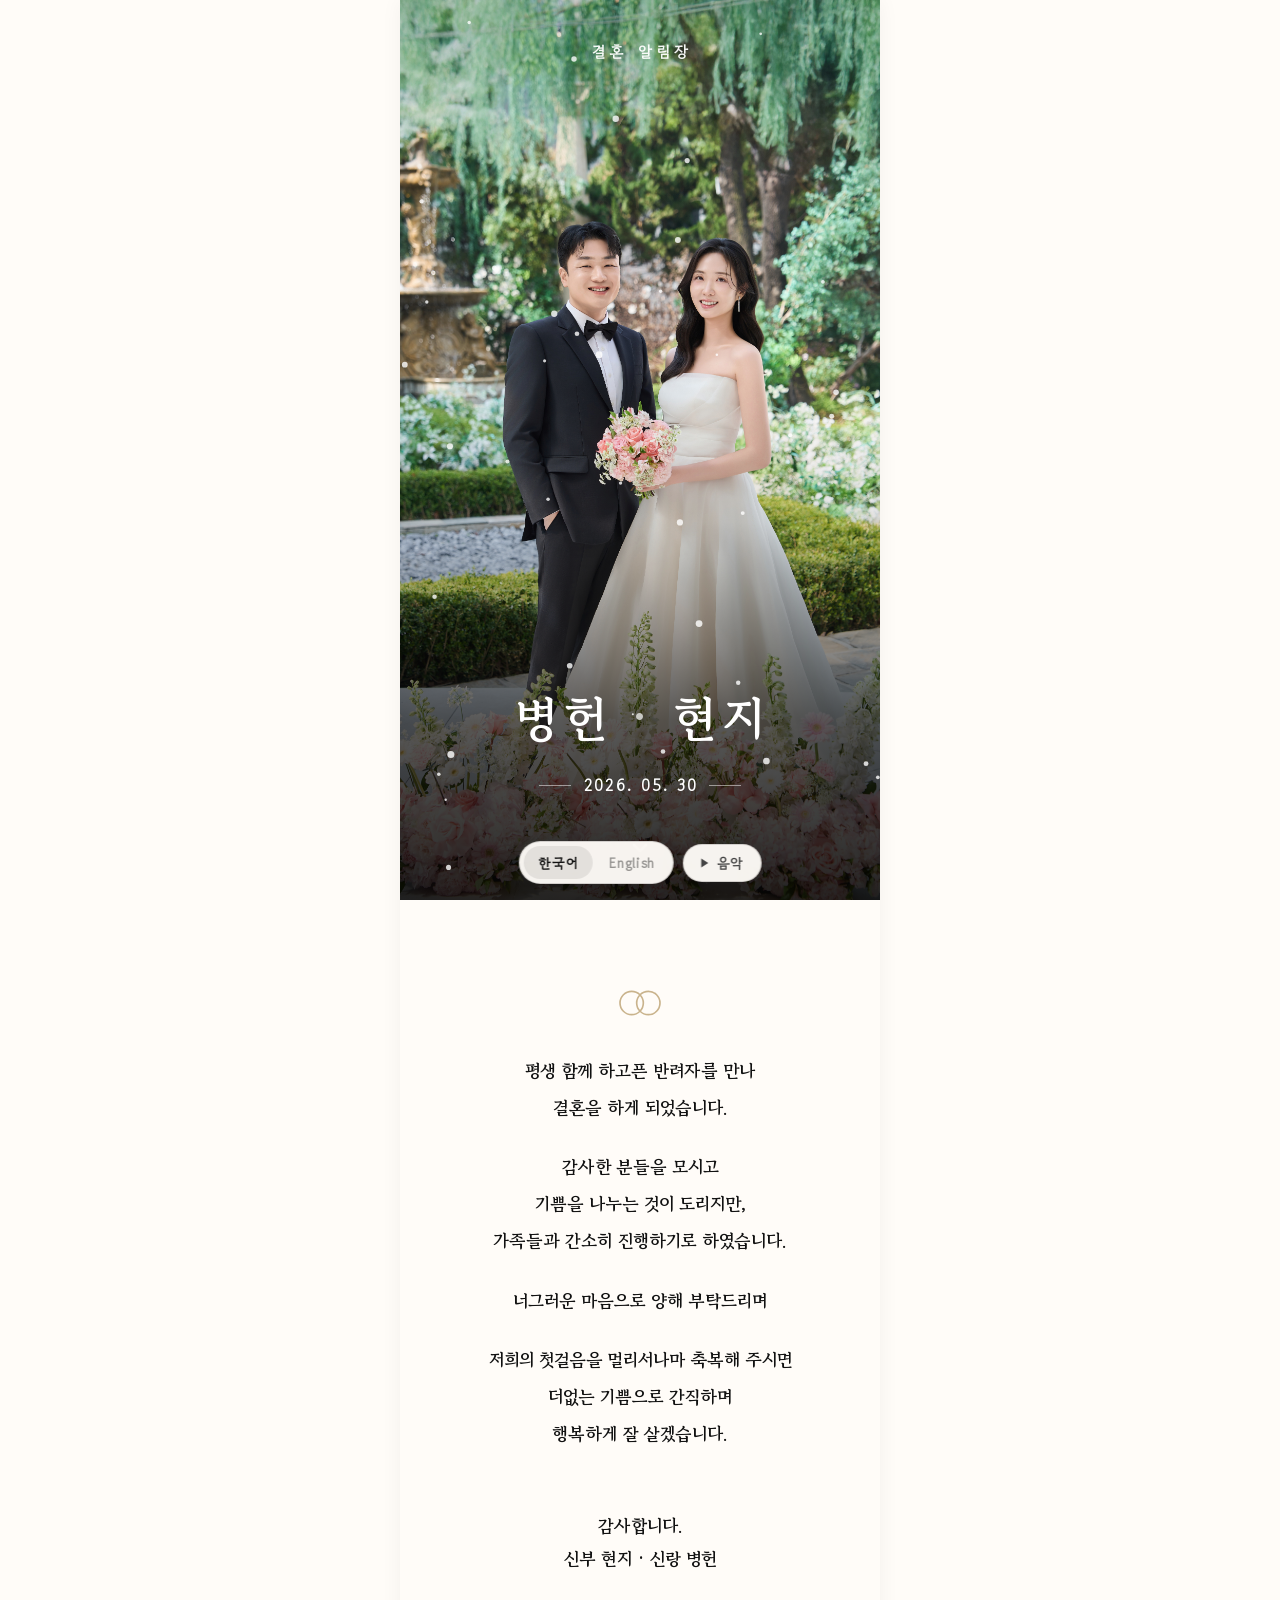
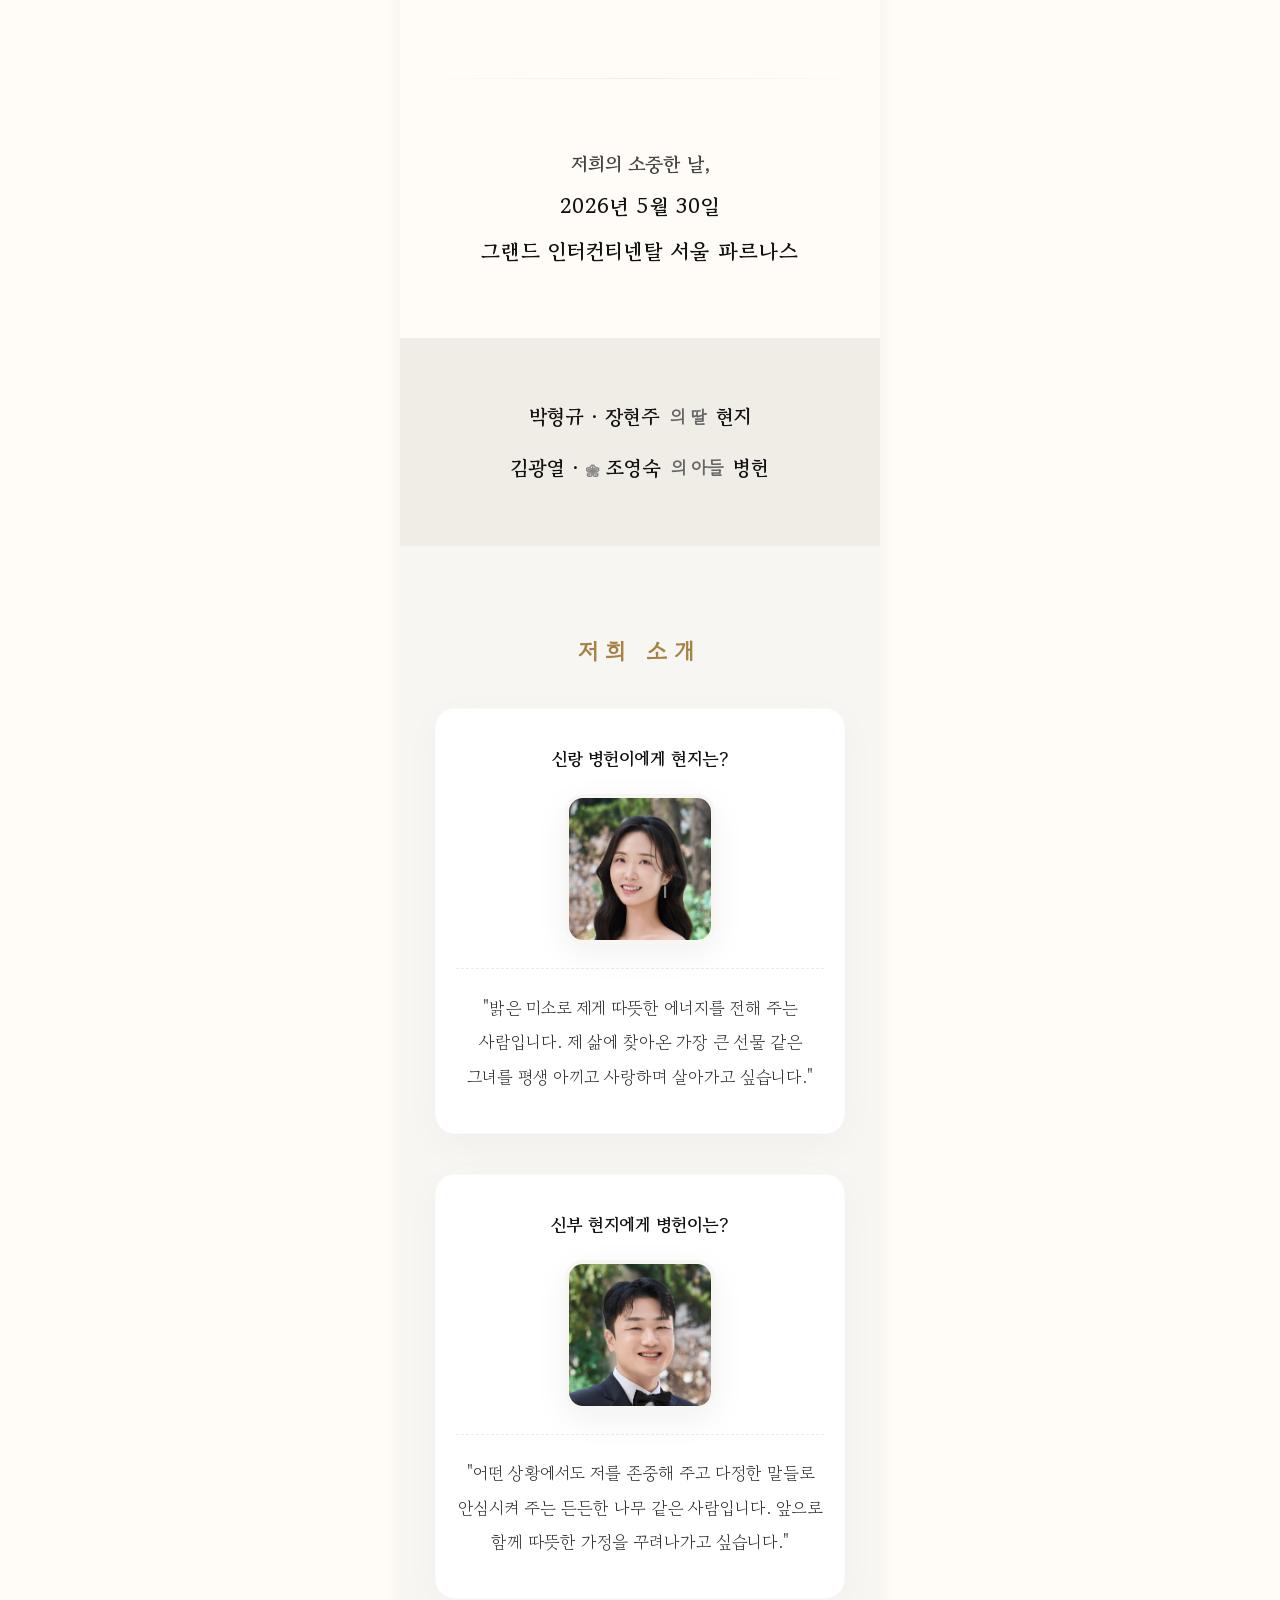
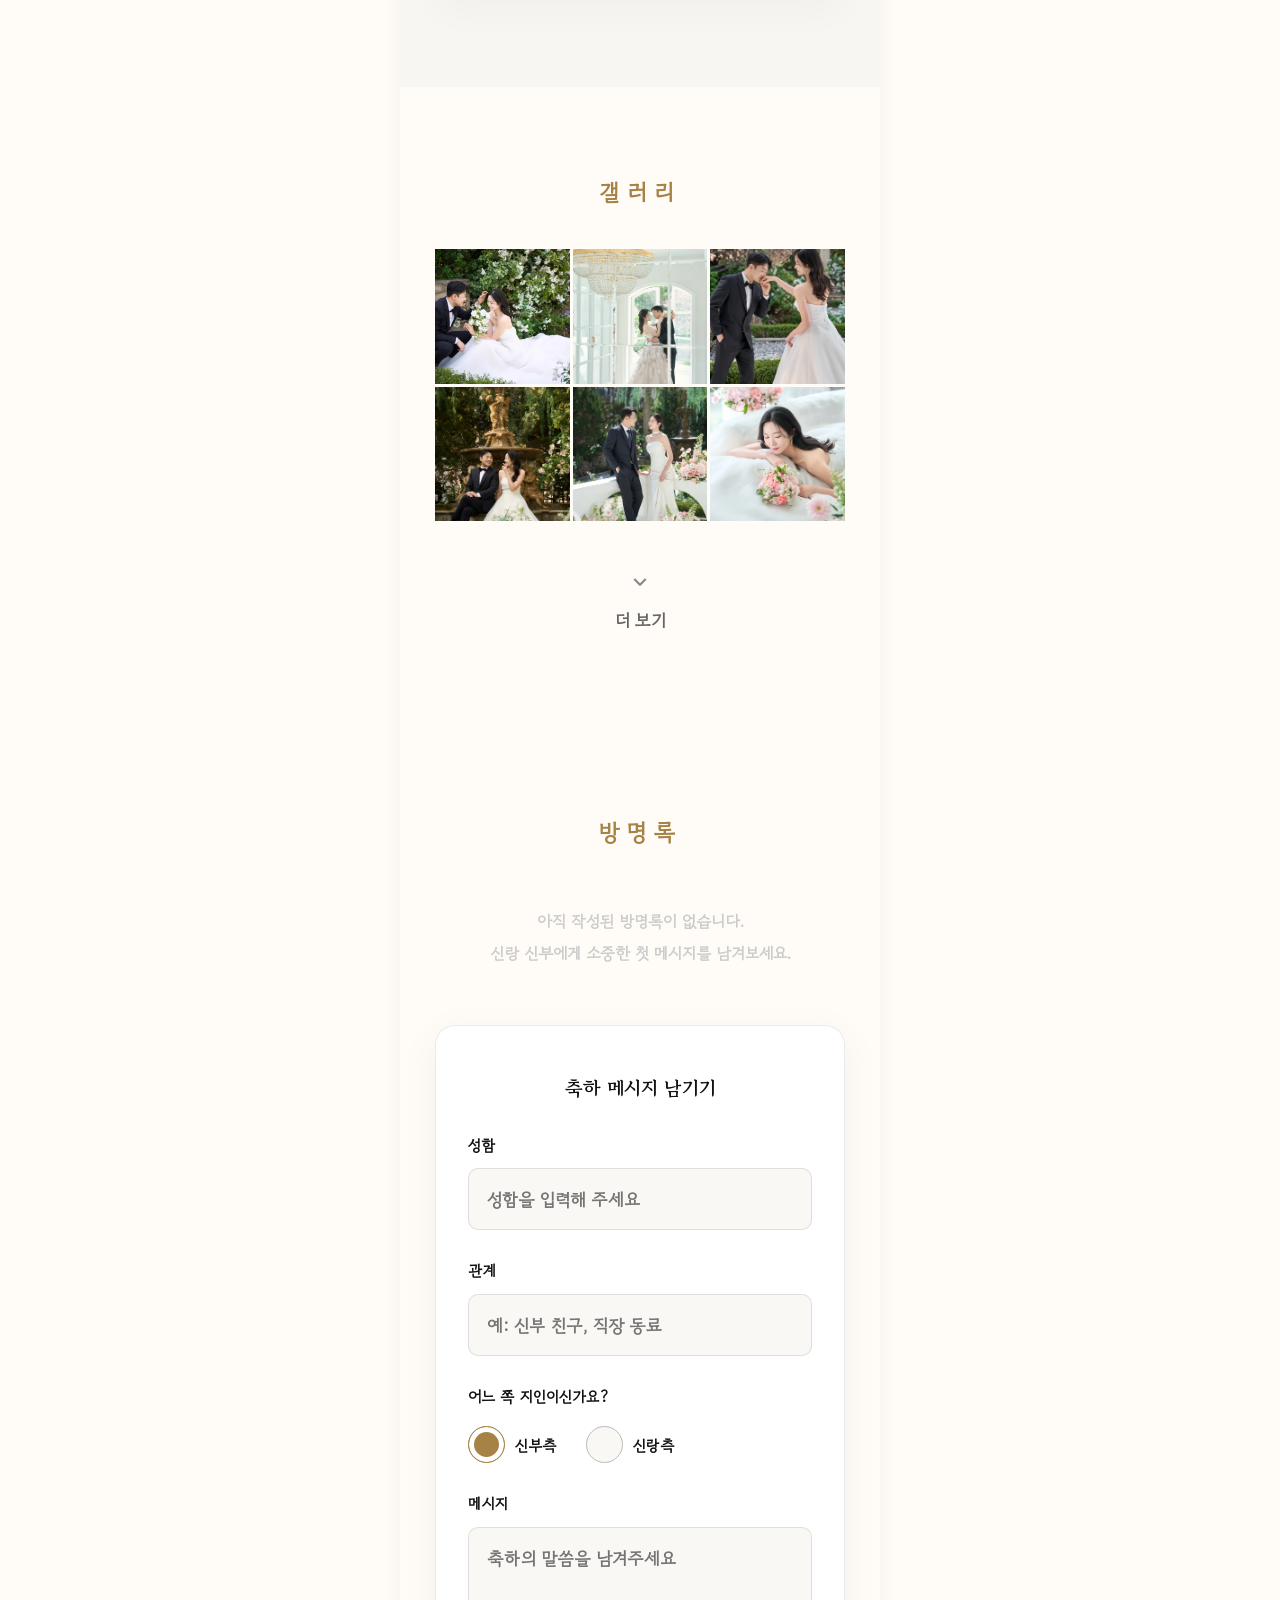
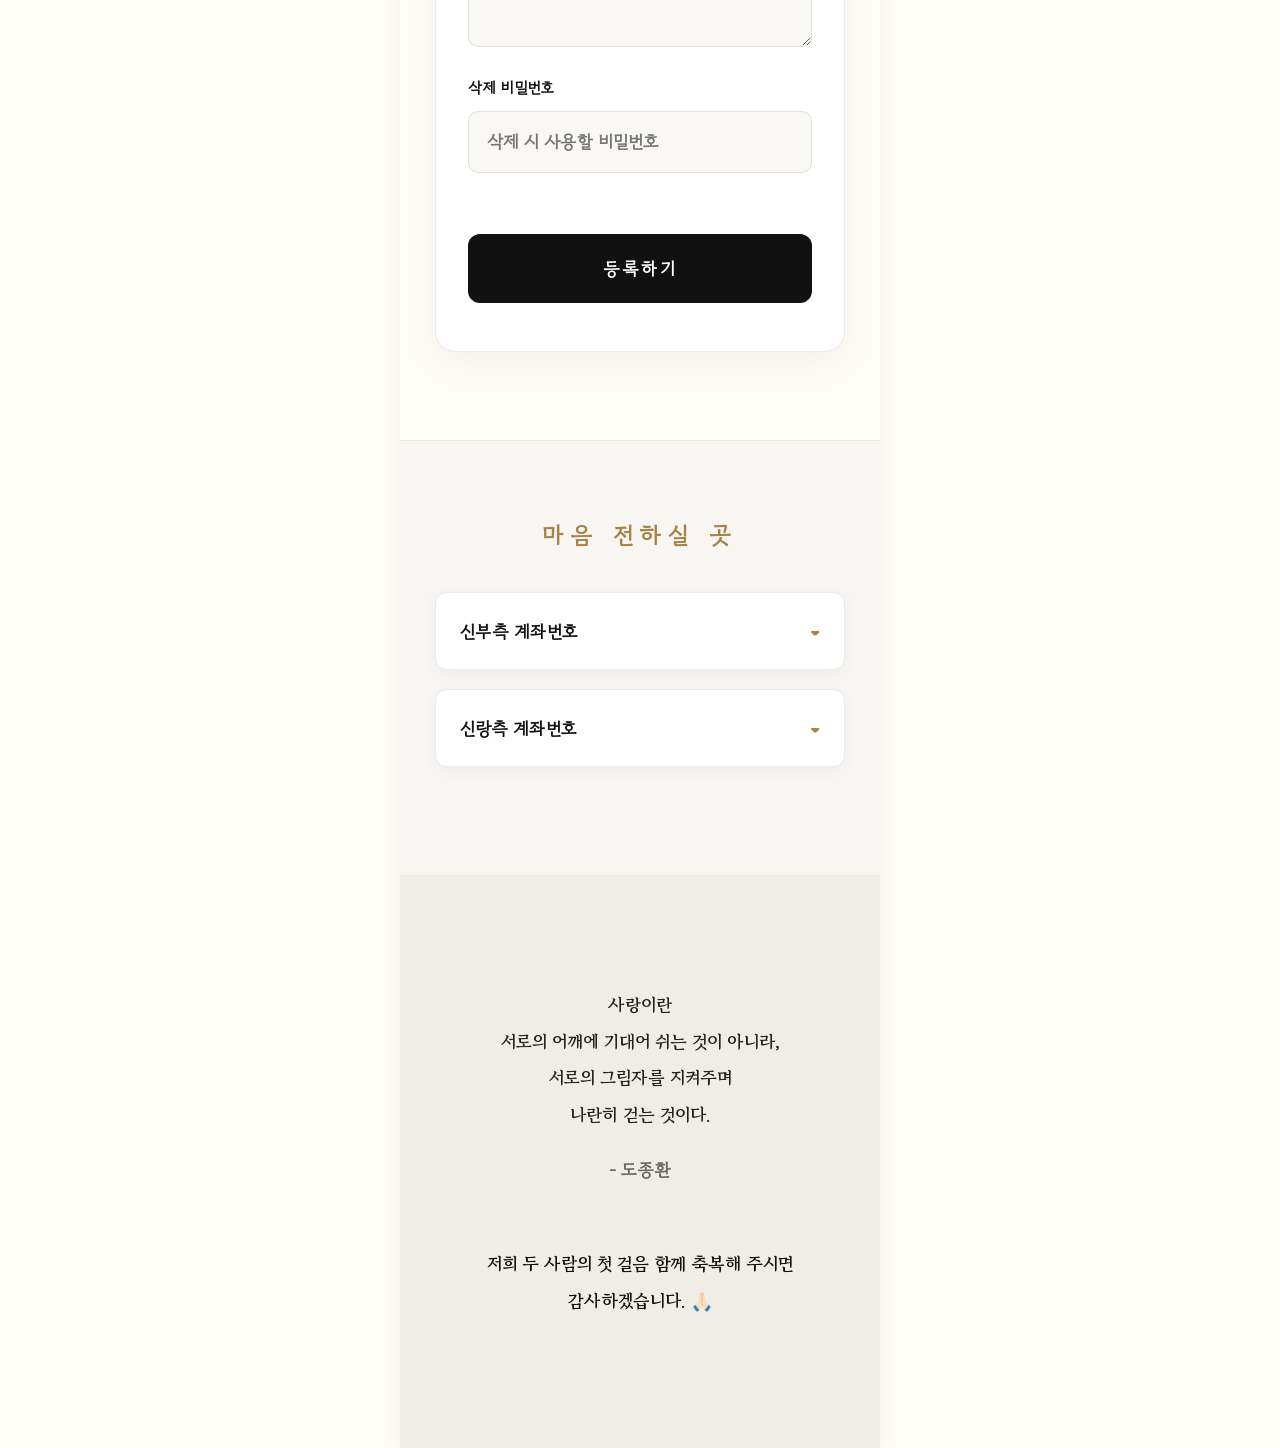
